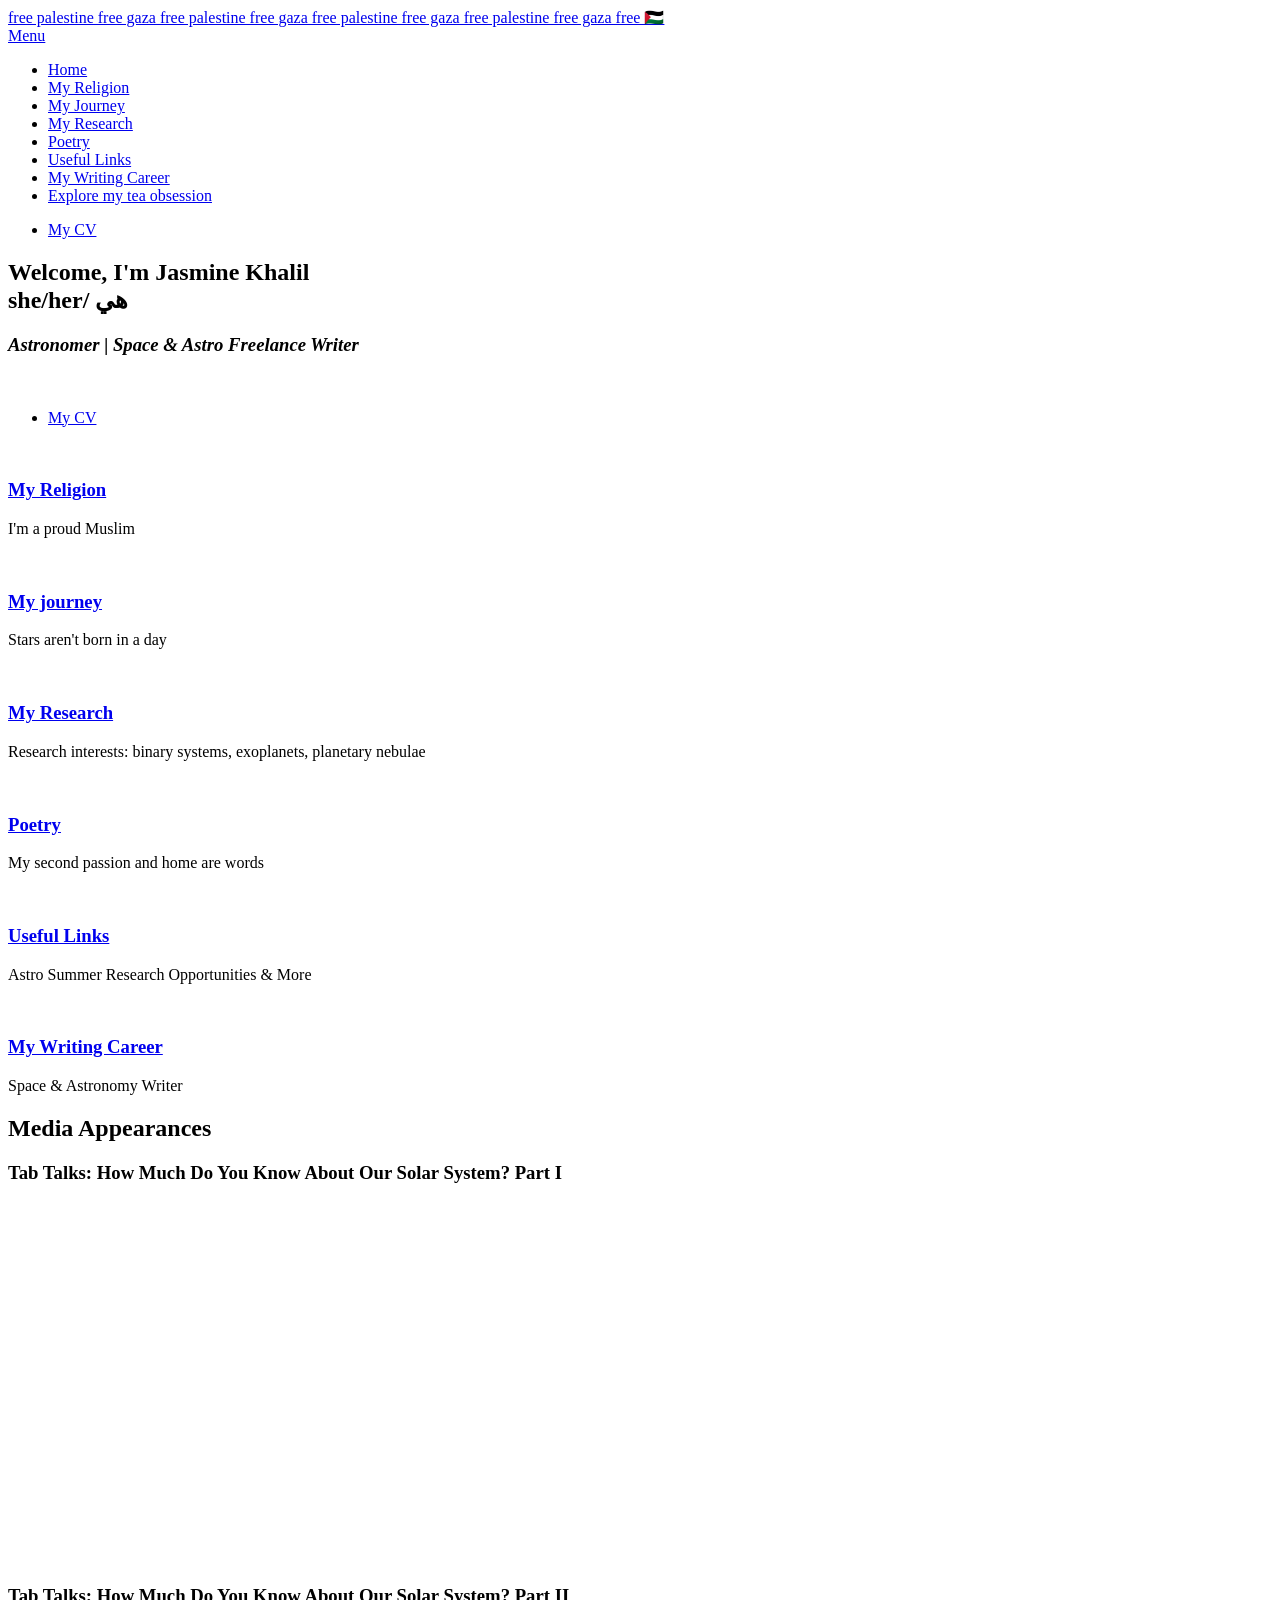
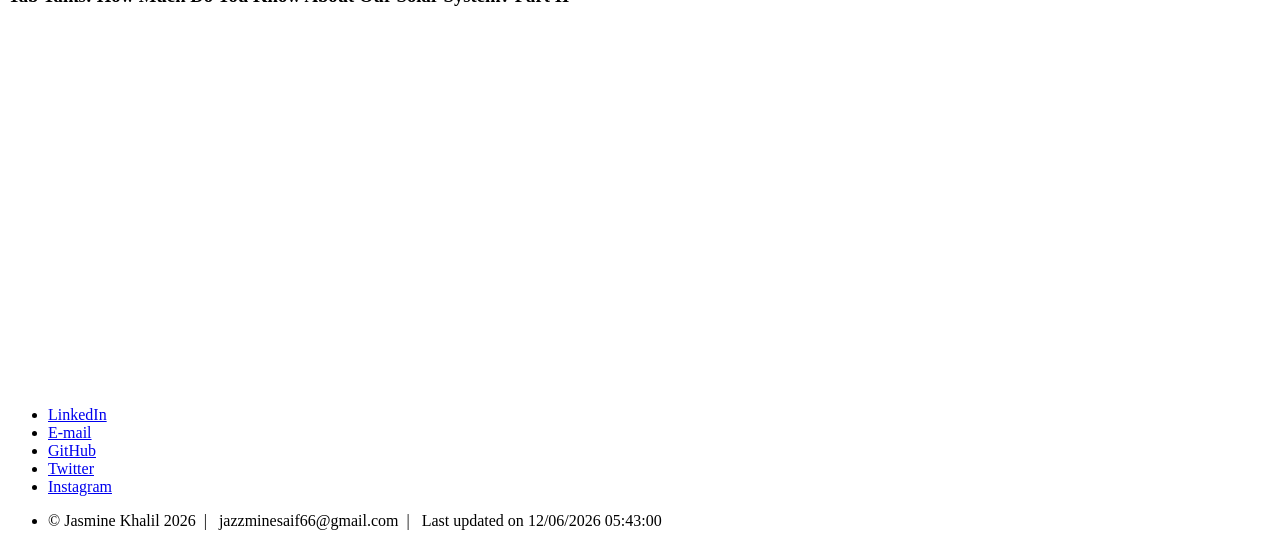
==== index.html @ ddaff88d "changes after mpia + palestine strip" ====
<!DOCTYPE HTML>
<!--
	Forty by HTML5 UP
	html5up.net | @ajlkn
	Free for personal and commercial use under the CCA 3.0 license (html5up.net/license)
-->
<html>
	<head>
		<link rel="apple-touch-icon" sizes="180x180" href="/apple-touch-icon.png">
		<link rel="icon" type="image/png" sizes="32x32" href="/favicon-32x32.png">
		<link rel="icon" type="image/png" sizes="16x16" href="/favicon-16x16.png">
		<link rel="manifest" href="/site.webmanifest">
		
		<title> </title>
		<meta charset="utf-8" />
		<meta name="viewport" content="width=device-width, initial-scale=1, user-scalable=no" />
		<link rel="stylesheet" href="assets/css/main.css" />
		<noscript><link rel="stylesheet" href="assets/css/noscript.css" /></noscript>
	</head>
	<body class="is-preload" onload="myFunction()">

		<!-- Wrapper -->
			<div id="wrapper">

				<!-- Header -->
					<header id="header" class="alt">
						<!-- <a href="index.html" class="logo"><strong>Jasmine M. Khalil</strong></a> -->
						<a href="https://youtu.be/pXb-ZQtLdq4?si=iWpgbifwzlg6o0az" class="logo"> <palestine>free palestine 
							free gaza free palestine free gaza free palestine 
							free gaza free palestine free gaza free 🇵🇸</palestine> </a>
						<nav>
							<a href="#menu">Menu</a>
						</nav>
					</header>

				<!-- Menu -->
					<nav id="menu">
						<ul class="links">
							<li><a href="index.html">Home</a></li>
							<li><a href="My Religion.html">My Religion</a></li>
							<li><a href="My Journey.html">My Journey</a></li>
							<li><a href="My Research.html">My Research</a></li>
							<li><a href="Poetry.html">Poetry</a></li>
							<li><a href="Useful Links.html">Useful Links</a></li>
							<li><a href="My Writing Career.html">My Writing Career</a></li>
							<li><a href="#" onclick='window.open("https://www.instagram.com/jasminebrew_/#"); return false'>Explore my tea obsession</a></li>
						</ul>
						<ul class="actions stacked">							
							<li><a href="Jasmine_Khalil_CV_sep25.pdf" class="button fit" target="_blank">My CV</a></li>
						</ul>
					</nav>

				<!-- Banner -->
					<section id="banner" class="major">
						<div class="inner">
							<header class="">
								<h1>Welcome, I'm Jasmine Khalil <br> she/her/ هي
								  <h3> <em> Astronomer | Space & Astro Freelance Writer</em> </h3>
								</h1>
								 
								
								<span class="image fit"><img src="images/jaslaserdslr.JPG" alt="" /></span>								
							</header>
							 
							<!-- <div class="content">
								<p> <h3> Astronomer | Space & Astro Freelance Writer</p></h3>				
							</div> -->

							<ul class="actions">

								<li><a href="Jasmine_Khalil_CV_sep25.pdf" class="button" target="_blank"> My CV</a></li>  
							</ul>
						</div>						 
					</section>

					<!-- <section id="one">
						<div class="inner">
							<header class="major">
								<h2>Why share?</h2>
							</header>
							<p>
								The wisdom behind sharing my journey in a little bit of detail is because I think it can 
								inspire other young people out there (especially women in the MENA region) to pursue 
								something that is out of the norm of their societies and what is expected of them. My 
								journey is not by far the oddest out there, but it is by no means typical.								
							</p>
						</div>
					</section> -->

				<!-- Main -->
					<div id="main">

						<!-- One -->
							<section id="one" class="tiles">

								<!--My Religion-->
								<article>
									<span class="image">
										<img src="images/mosque.jpeg" alt="" />
									</span>
									<header class="major">
										<h3><a href="My Religion.html" class="link" target="_blank">My Religion</a></h3>
										<p>I'm a proud Muslim</p>
									</header>
								</article>

								<!--My journey-->
								<article>
									<span class="image">
										<img src="images/jasminesunlight.jpeg" alt="" />
									</span>
									<header class="major">
										<h3><a href="My Journey.html" class="link" target="_blank">My journey</a></h3>
										<p>Stars aren't born in a day</p>
									</header>
								</article>
								

								<!--My Research-->
								<article>
									<span class="image">
										<img src="images/eclipse2.png" alt="" />
									</span>
									<header class="major">
										<h3><a href="My Research.html" class="link" target="_blank">My Research</a></h3>
										<p>Research interests: binary systems, exoplanets, planetary nebulae</p>
									</header>
								</article>

								<!--Poetry-->
								<article>
									<span class="image">
										<img src="images/jashand.jpg" alt=""/>
									</span>
									<header class="major">
										<h3><a href="Poetry.html" class="link" target="_blank">Poetry</a></h3>
										<p>My second passion and home are words</p>
									</header>
								</article>

								 <!--Useful Links-->
								<article>
									<span class="image">
										<img src="images/lights.jpg" alt="" />
									</span>
									<header class="major">
										<h3><a href="Useful Links.html" class="link" target="_blank">Useful Links</a></h3>
										<p> Astro Summer Research Opportunities & More</p>
									</header>
								</article>
								 
								 <!--My Writing Career-->
								<article>
									<span class="image">
										<img src="images/writing.jpg" alt="" />
									</span>
									<header class="major">
										<h3><a href="My Writing Career.html" class="link" target="_blank">My Writing Career</a></h3>
										<p>Space & Astronomy Writer</p>
									</header>
								</article>
							</section>
							

						<!-- Two -->
						<!--Hire Me-->
						
							<section id="two">
								<div class="inner">
									<header class="major">
										<h2>Media Appearances</h2>
									</header>
									<div class="row">
										<div class="col-6 col-12-small">
											<h3>Tab Talks: How Much Do You Know About Our Solar System? Part I
											</h3>
											<iframe width="520" height="360" src="https://www.youtube.com/embed/KwOdIxyJ5mM" 
											title="Tab Talks Presents: How Much Do You Know About Our Solar System Conclusion" 
											frameborder="0" allow="accelerometer; autoplay; clipboard-write; encrypted-media; gyroscope; picture-in-picture; web-share"
											 allowfullscreen></iframe>
											 

										</div>
										<div class="col-6 col-12-small">
											<h3>Tab Talks: How Much Do You Know About Our Solar System? Part II</h3>
											<iframe width="520" height="360" src="https://www.youtube.com/embed/KwOdIxyJ5mM" 
											title="Tab Talks Presents: How Much Do You Know About Our Solar System Conclusion" 
											frameborder="0" allow="accelerometer; autoplay; clipboard-write; encrypted-media; gyroscope; picture-in-picture; web-share" 
											allowfullscreen></iframe>
											 
										</div>

										<!-- add your blog later -->
										<!-- <section id="three">
											<div class="inner">
												<header class="major">
													<h2>My Blog: Nov Dec Jan</h2>
												</header>
												<p>Nullam et orci eu lorem consequat tincidunt vivamus et sagittis libero. Mauris aliquet magna magna sed nunc rhoncus pharetra. Pellentesque condimentum sem. In efficitur ligula tate urna. Maecenas laoreet massa vel lacinia pellentesque lorem ipsum dolor. Nullam et orci eu lorem consequat tincidunt. Vivamus et sagittis libero. Mauris aliquet magna magna sed nunc rhoncus amet pharetra et feugiat tempus.</p>
												<ul class="actions">
													<li><a href="generic.html" class="button next">Get Started</a></li>
												</ul>
											</div>
										</section> -->

									</div>																	  
								</div>
							</section>
							

					</div>

				 

				<!-- Footer -->
				<footer id="footer">
					<div class="inner">
						<ul class="icons">
							<li><a href="https://www.linkedin.com/in/jasmine-saif-astronoywriter910/" class="icon brands alt fa-linkedin-in" target="_blank"><span class="label">LinkedIn</span></a></li>
							<li><a href="mailto:jazzminesaif66@gmail.com" class="icon solid alt fa-envelope" target="_blank"><span class="label">E-mail</span></a></li>
							<li><a href="https://github.com/jasminekhal" class="icon brands alt fa-github" target="_blank"><span class="label">GitHub</span></a></li>
							<li><a href="https://twitter.com/AstroJasmine_" class="icon brands alt fa-twitter" target="_blank"><span class="label">Twitter</span></a></li>
							<li><a href="https://www.instagram.com/jasminebrew_/#" class="icon brands alt fa-instagram" target="_blank"><span class="label">Instagram</span></a></li>																
						</ul>
						<ul class="copyright">
							<li>&copy; Jasmine Khalil <script>document.write(new Date().getFullYear())</script> &nbsp;| &nbsp; jazzminesaif66@gmail.com 
								&nbsp;| &nbsp; Last updated on <span id="demo"></span>
							</li> 
						</ul>
					</div>
				</footer>

			</div>

		<!-- Scripts -->
		<script>
			function myFunction() {
			  var x = document.lastModified;
			  document.getElementById("demo").innerHTML = x;
			}
		  </script>
			<script src="assets/js/jquery.min.js"></script>
			<script src="assets/js/jquery.scrolly.min.js"></script>
			<script src="assets/js/jquery.scrollex.min.js"></script>
			<script src="assets/js/browser.min.js"></script>
			<script src="assets/js/breakpoints.min.js"></script>
			<script src="assets/js/util.js"></script>
			<script src="assets/js/main.js"></script>

	</body>
</html>
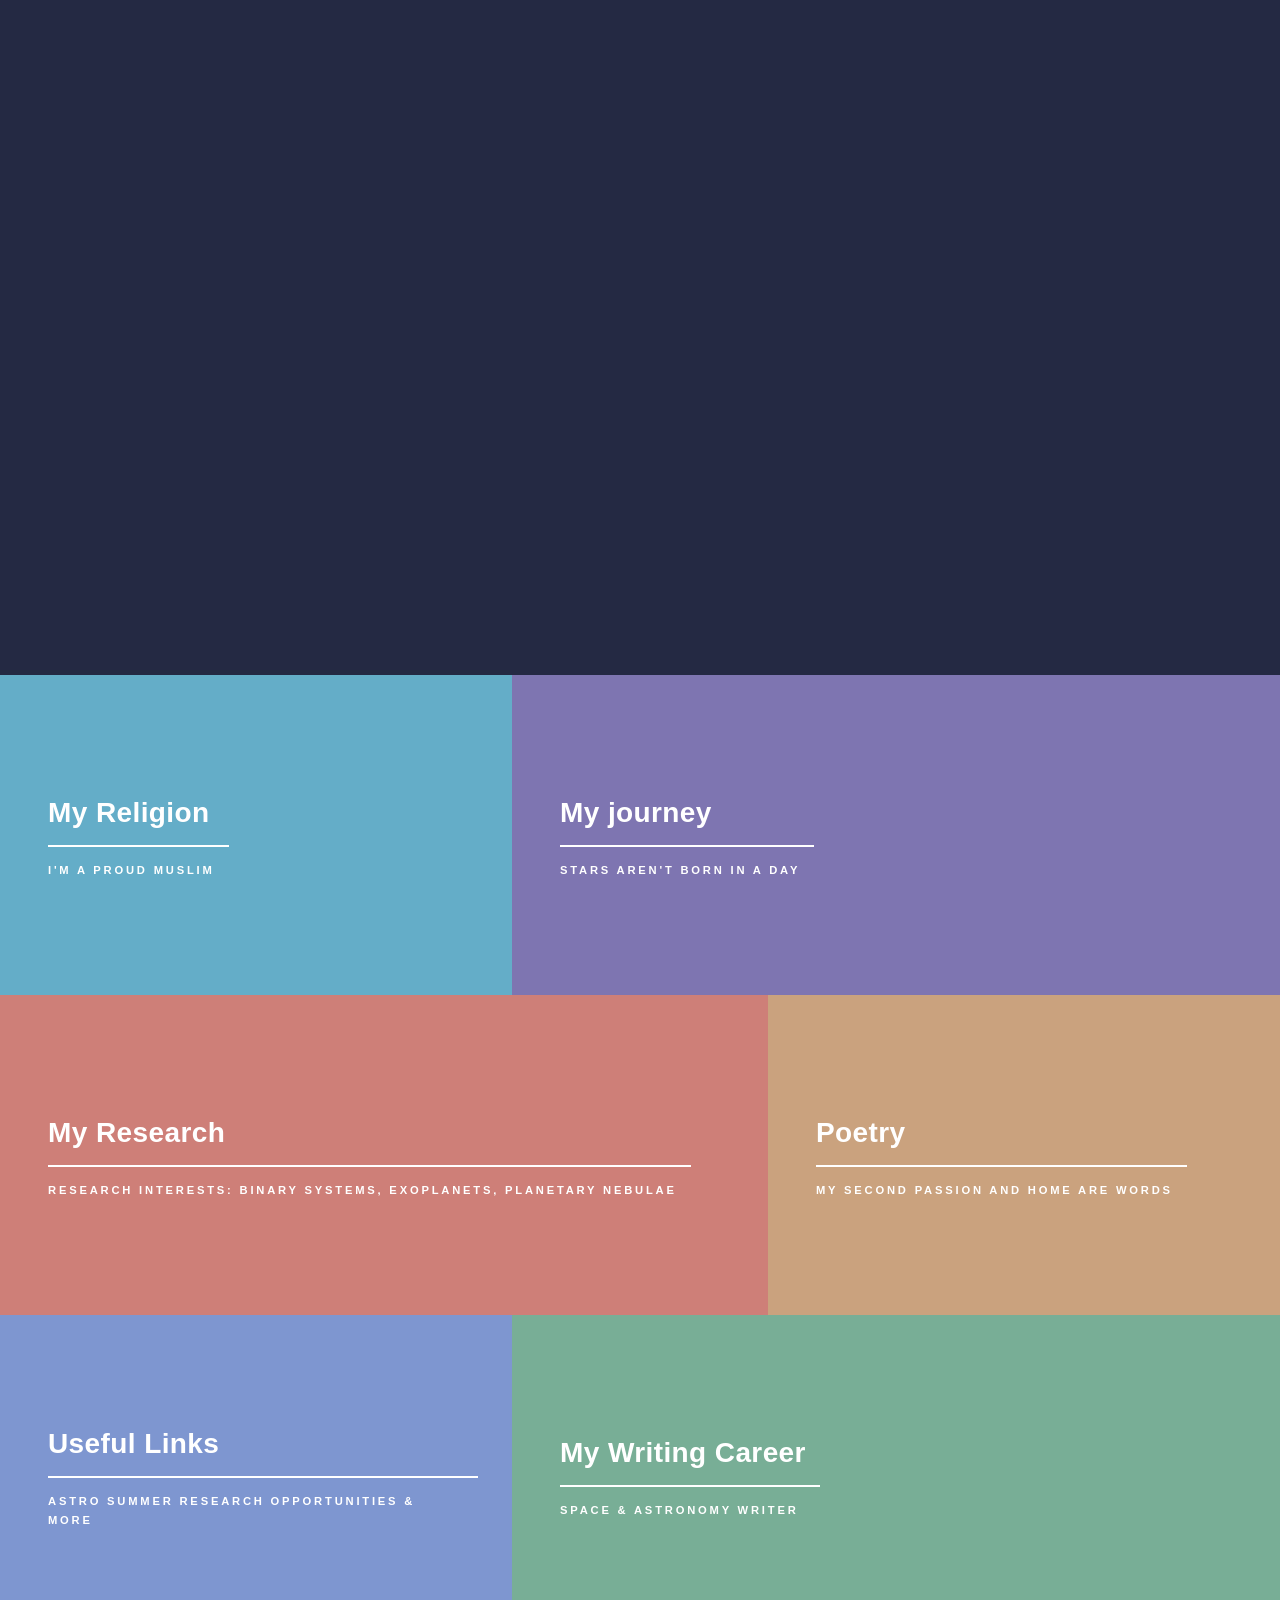
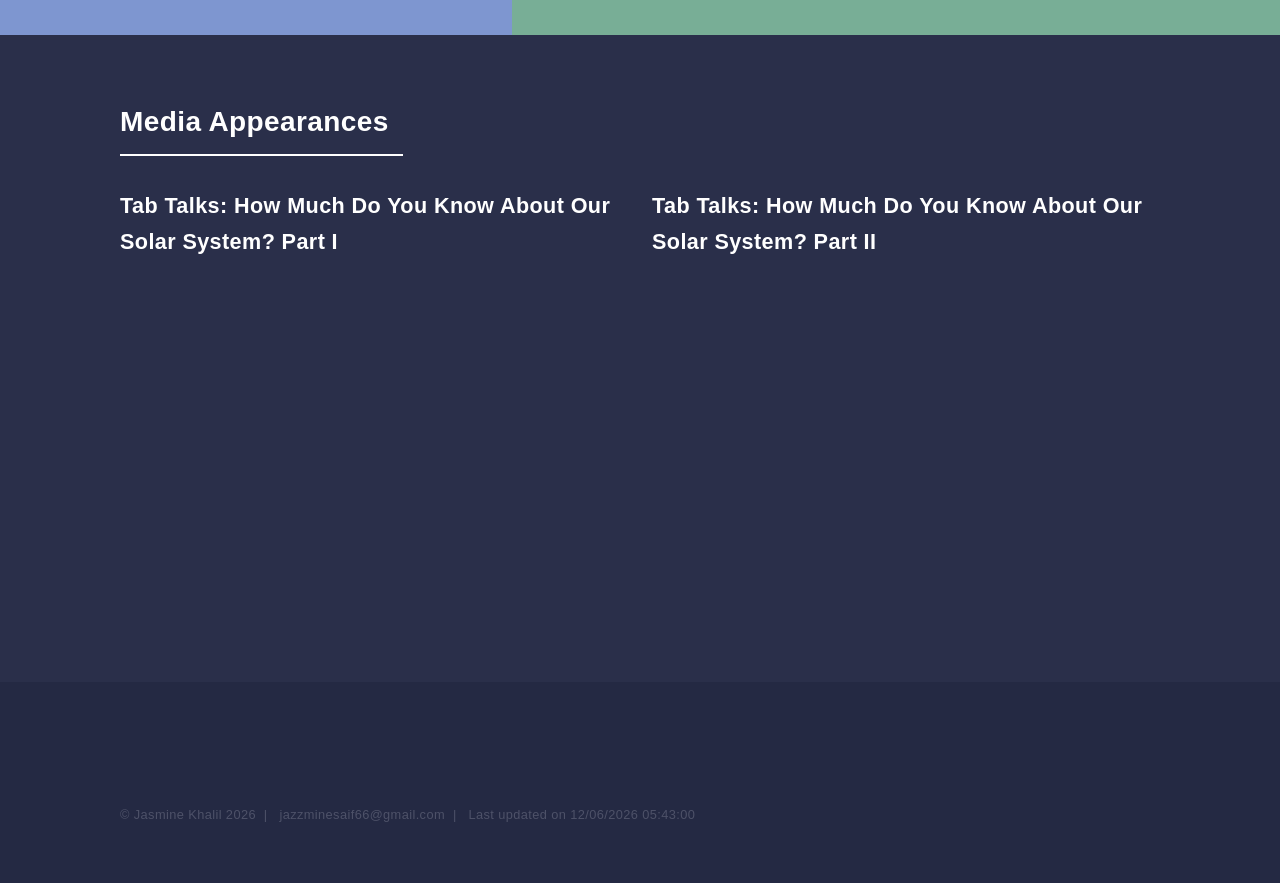
==== commit a47231c2: "Add files via upload updated cv and updated describtion for mpia opportunity + added a4p + removed s" ====
--- a/index.html
+++ b/index.html
@@ -46,7 +46,7 @@
 							<li><a href="#" onclick='window.open("https://www.instagram.com/jasminebrew_/#"); return false'>Explore my tea obsession</a></li>
 						</ul>
 						<ul class="actions stacked">							
-							<li><a href="Jasmine_Khalil_CV_sep25.pdf" class="button fit" target="_blank">My CV</a></li>
+							<li><a href="Jasmine_Khalil_CV_june25.pdf" class="button fit" target="_blank">My CV</a></li>
 						</ul>
 					</nav>
 
@@ -54,7 +54,7 @@
 					<section id="banner" class="major">
 						<div class="inner">
 							<header class="">
-								<h1>Welcome, I'm Jasmine Khalil <br> she/her/ هي
+								<h1>Welcome, I'm Jasmine Khalil
 								  <h3> <em> Astronomer | Space & Astro Freelance Writer</em> </h3>
 								</h1>
 								 
@@ -68,7 +68,7 @@
 
 							<ul class="actions">
 
-								<li><a href="Jasmine_Khalil_CV_sep25.pdf" class="button" target="_blank"> My CV</a></li>  
+								<li><a href="Jasmine_Khalil_CV_june25.pdf" class="button" target="_blank"> My CV</a></li>  
 							</ul>
 						</div>						 
 					</section>
--- a/assets/css/main.css
+++ b/assets/css/main.css
@@ -0,0 +1,3969 @@
+@import url(fontawesome-all.min.css);
+@import url("https://fonts.googleapis.com/css?family=Source+Sans+Pro:300,300italic,600,600italic");
+
+/*
+	Forty by HTML5 UP
+	html5up.net | @ajlkn
+	Free for personal and commercial use under the CCA 3.0 license (html5up.net/license)
+*/
+
+html, body, div, span, applet, object,
+iframe, h1, h2, h3, h4, h5, h6, p, blockquote,
+pre, a, abbr, acronym, address, big, cite,
+code, del, dfn, em, img, ins, kbd, q, s, samp,
+small, strike, strong, sub, sup, tt, var, b,
+u, i, center, dl, dt, dd, ol, ul, li, fieldset,
+form, label, legend, table, caption, tbody,
+tfoot, thead, tr, th, td, article, aside,
+canvas, details, embed, figure, figcaption,
+footer, header, hgroup, menu, nav, output, ruby,
+section, summary, time, mark, audio, video {
+	margin: 0;
+	padding: 0;
+	border: 0;
+	font-size: 100%;
+	font: inherit;
+	vertical-align: baseline;}
+
+article, aside, details, figcaption, figure,
+footer, header, hgroup, menu, nav, section {
+	display: block;}
+
+body {
+	line-height: 1;
+}
+
+ol, ul {
+	list-style: none;
+}
+
+blockquote, q {
+	quotes: none;
+}
+
+	blockquote:before, blockquote:after, q:before, q:after {
+		content: '';
+		content: none;
+	}
+
+table {
+	border-collapse: collapse;
+	border-spacing: 0;
+}
+
+body {
+	-webkit-text-size-adjust: none;
+}
+
+mark {
+	background-color: transparent;
+	color: inherit;
+}
+
+input::-moz-focus-inner {
+	border: 0;
+	padding: 0;
+}
+
+input, select, textarea {
+	-moz-appearance: none;
+	-webkit-appearance: none;
+	-ms-appearance: none;
+	appearance: none;
+}
+
+/* Basic */
+
+	@-ms-viewport {
+		width: device-width;
+	}
+
+	body {
+		-ms-overflow-style: scrollbar;
+	}
+
+	@media screen and (max-width: 480px) {
+
+		html, body {
+			min-width: 320px;
+		}
+
+	}
+
+	html {
+		box-sizing: border-box;
+	}
+
+	*, *:before, *:after {
+		box-sizing: inherit;
+	}
+
+	body {
+		background: #242943;
+	}
+
+		body.is-preload *, body.is-preload *:before, body.is-preload *:after {
+			-moz-animation: none !important;
+			-webkit-animation: none !important;
+			-ms-animation: none !important;
+			animation: none !important;
+			-moz-transition: none !important;
+			-webkit-transition: none !important;
+			-ms-transition: none !important;
+			transition: none !important;
+		}
+
+/* Type */
+
+	body, input, select, textarea {
+		color: #ffffff;
+		font-family: "Source Sans Pro", Helvetica, sans-serif;
+		font-size: 17pt;
+		font-weight: 300;
+		letter-spacing: 0.025em;
+		line-height: 1.65;
+	}
+
+		@media screen and (max-width: 1680px) {
+
+			body, input, select, textarea {
+				font-size: 14pt;
+			}
+
+		}
+
+		@media screen and (max-width: 1280px) {
+
+			body, input, select, textarea {
+				font-size: 12pt;
+			}
+
+		}
+
+		@media screen and (max-width: 360px) {
+
+			body, input, select, textarea {
+				font-size: 11pt;
+			}
+
+		}
+
+	a {
+		-moz-transition: color 0.2s ease-in-out, border-bottom-color 0.2s ease-in-out;
+		-webkit-transition: color 0.2s ease-in-out, border-bottom-color 0.2s ease-in-out;
+		-ms-transition: color 0.2s ease-in-out, border-bottom-color 0.2s ease-in-out;
+		transition: color 0.2s ease-in-out, border-bottom-color 0.2s ease-in-out;
+		border-bottom: dotted 1px;
+		color: inherit;
+		text-decoration: none;
+	}
+
+		a:hover {
+			border-bottom-color: transparent;
+			color: #9bf1ff !important;
+		}
+
+		a:active {
+			color: #53e3fb !important;
+		}
+
+	strong, b {
+		color: #ffffff;
+		font-weight: 600;
+	}
+
+	em, i {
+		font-style: italic;
+	}
+
+	p {
+		margin: 0 0 2em 0;
+	}
+
+	h1, h2, h3, h4, h5, h6 {
+		color: #ffffff;
+		font-weight: 600;
+		line-height: 1.65;
+		margin: 0 0 1em 0;
+	}
+
+		h1 a, h2 a, h3 a, h4 a, h5 a, h6 a {
+			color: inherit;
+			border-bottom: 0;
+		}
+
+	h1 {
+		font-size: 2.5em;
+	}
+
+	h2 {
+		font-size: 1.75em;
+	}
+
+	h3 {
+		font-size: 1.35em;
+	}
+
+	h4 {
+		font-size: 1.1em;
+	}
+
+	h5 {
+		font-size: 0.9em;
+	}
+
+	h6 {
+		font-size: 0.7em;
+	}
+
+	@media screen and (max-width: 736px) {
+
+		h1 {
+			font-size: 2em;
+		}
+
+		h2 {
+			font-size: 1.5em;
+		}
+
+		h3 {
+			font-size: 1.25em;
+		}
+
+	}
+
+	sub {
+		font-size: 0.8em;
+		position: relative;
+		top: 0.5em;
+	}
+
+	sup {
+		font-size: 0.8em;
+		position: relative;
+		top: -0.5em;
+	}
+
+	blockquote {
+		border-left: solid 4px rgba(212, 212, 255, 0.1);
+		font-style: italic;
+		margin: 0 0 2em 0;
+		padding: 0.5em 0 0.5em 2em;
+	}
+
+	code {
+		background: rgba(212, 212, 255, 0.035);
+		font-family: "Courier New", monospace;
+		font-size: 0.9em;
+		margin: 0 0.25em;
+		padding: 0.25em 0.65em;
+	}
+
+	pre {
+		-webkit-overflow-scrolling: touch;
+		font-family: "Courier New", monospace;
+		font-size: 0.9em;
+		margin: 0 0 2em 0;
+	}
+
+		pre code {
+			display: block;
+			line-height: 1.75;
+			padding: 1em 1.5em;
+			overflow-x: auto;
+		}
+
+	hr {
+		border: 0;
+		border-bottom: solid 1px rgba(212, 212, 255, 0.1);
+		margin: 2em 0;
+	}
+
+		hr.major {
+			margin: 3em 0;
+		}
+
+	.align-left {
+		text-align: left;
+	}
+
+	.align-center {
+		text-align: center;
+	}
+
+	.align-right {
+		text-align: right;
+	}
+
+/* Row */
+
+	.row {
+		display: flex;
+		flex-wrap: wrap;
+		box-sizing: border-box;
+		align-items: stretch;
+	}
+
+		.row > * {
+			box-sizing: border-box;
+		}
+
+		.row.gtr-uniform > * > :last-child {
+			margin-bottom: 0;
+		}
+
+		.row.aln-left {
+			justify-content: flex-start;
+		}
+
+		.row.aln-center {
+			justify-content: center;
+		}
+
+		.row.aln-right {
+			justify-content: flex-end;
+		}
+
+		.row.aln-top {
+			align-items: flex-start;
+		}
+
+		.row.aln-middle {
+			align-items: center;
+		}
+
+		.row.aln-bottom {
+			align-items: flex-end;
+		}
+
+		.row > .imp {
+			order: -1;
+		}
+
+		.row > .col-1 {
+			width: 8.33333%;
+		}
+
+		.row > .off-1 {
+			margin-left: 8.33333%;
+		}
+
+		.row > .col-2 {
+			width: 16.66667%;
+		}
+
+		.row > .off-2 {
+			margin-left: 16.66667%;
+		}
+
+		.row > .col-3 {
+			width: 25%;
+		}
+
+		.row > .off-3 {
+			margin-left: 25%;
+		}
+
+		.row > .col-4 {
+			width: 33.33333%;
+		}
+
+		.row > .off-4 {
+			margin-left: 33.33333%;
+		}
+
+		.row > .col-5 {
+			width: 41.66667%;
+		}
+
+		.row > .off-5 {
+			margin-left: 41.66667%;
+		}
+
+		.row > .col-6 {
+			width: 50%;
+		}
+
+		.row > .off-6 {
+			margin-left: 50%;
+		}
+
+		.row > .col-7 {
+			width: 58.33333%;
+		}
+
+		.row > .off-7 {
+			margin-left: 58.33333%;
+		}
+
+		.row > .col-8 {
+			width: 66.66667%;
+		}
+
+		.row > .off-8 {
+			margin-left: 66.66667%;
+		}
+
+		.row > .col-9 {
+			width: 75%;
+		}
+
+		.row > .off-9 {
+			margin-left: 75%;
+		}
+
+		.row > .col-10 {
+			width: 83.33333%;
+		}
+
+		.row > .off-10 {
+			margin-left: 83.33333%;
+		}
+
+		.row > .col-11 {
+			width: 91.66667%;
+		}
+
+		.row > .off-11 {
+			margin-left: 91.66667%;
+		}
+
+		.row > .col-12 {
+			width: 100%;
+		}
+
+		.row > .off-12 {
+			margin-left: 100%;
+		}
+
+		.row.gtr-0 {
+			margin-top: 0;
+			margin-left: 0em;
+		}
+
+			.row.gtr-0 > * {
+				padding: 0 0 0 0em;
+			}
+
+			.row.gtr-0.gtr-uniform {
+				margin-top: 0em;
+			}
+
+				.row.gtr-0.gtr-uniform > * {
+					padding-top: 0em;
+				}
+
+		.row.gtr-25 {
+			margin-top: 0;
+			margin-left: -0.5em;
+		}
+
+			.row.gtr-25 > * {
+				padding: 0 0 0 0.5em;
+			}
+
+			.row.gtr-25.gtr-uniform {
+				margin-top: -0.5em;
+			}
+
+				.row.gtr-25.gtr-uniform > * {
+					padding-top: 0.5em;
+				}
+
+		.row.gtr-50 {
+			margin-top: 0;
+			margin-left: -1em;
+		}
+
+			.row.gtr-50 > * {
+				padding: 0 0 0 1em;
+			}
+
+			.row.gtr-50.gtr-uniform {
+				margin-top: -1em;
+			}
+
+				.row.gtr-50.gtr-uniform > * {
+					padding-top: 1em;
+				}
+
+		.row {
+			margin-top: 0;
+			margin-left: -2em;
+		}
+
+			.row > * {
+				padding: 0 0 0 2em;
+			}
+
+			.row.gtr-uniform {
+				margin-top: -2em;
+			}
+
+				.row.gtr-uniform > * {
+					padding-top: 2em;
+				}
+
+		.row.gtr-150 {
+			margin-top: 0;
+			margin-left: -3em;
+		}
+
+			.row.gtr-150 > * {
+				padding: 0 0 0 3em;
+			}
+
+			.row.gtr-150.gtr-uniform {
+				margin-top: -3em;
+			}
+
+				.row.gtr-150.gtr-uniform > * {
+					padding-top: 3em;
+				}
+
+		.row.gtr-200 {
+			margin-top: 0;
+			margin-left: -4em;
+		}
+
+			.row.gtr-200 > * {
+				padding: 0 0 0 4em;
+			}
+
+			.row.gtr-200.gtr-uniform {
+				margin-top: -4em;
+			}
+
+				.row.gtr-200.gtr-uniform > * {
+					padding-top: 4em;
+				}
+
+		@media screen and (max-width: 1680px) {
+
+			.row {
+				display: flex;
+				flex-wrap: wrap;
+				box-sizing: border-box;
+				align-items: stretch;
+			}
+
+				.row > * {
+					box-sizing: border-box;
+				}
+
+				.row.gtr-uniform > * > :last-child {
+					margin-bottom: 0;
+				}
+
+				.row.aln-left {
+					justify-content: flex-start;
+				}
+
+				.row.aln-center {
+					justify-content: center;
+				}
+
+				.row.aln-right {
+					justify-content: flex-end;
+				}
+
+				.row.aln-top {
+					align-items: flex-start;
+				}
+
+				.row.aln-middle {
+					align-items: center;
+				}
+
+				.row.aln-bottom {
+					align-items: flex-end;
+				}
+
+				.row > .imp-xlarge {
+					order: -1;
+				}
+
+				.row > .col-1-xlarge {
+					width: 8.33333%;
+				}
+
+				.row > .off-1-xlarge {
+					margin-left: 8.33333%;
+				}
+
+				.row > .col-2-xlarge {
+					width: 16.66667%;
+				}
+
+				.row > .off-2-xlarge {
+					margin-left: 16.66667%;
+				}
+
+				.row > .col-3-xlarge {
+					width: 25%;
+				}
+
+				.row > .off-3-xlarge {
+					margin-left: 25%;
+				}
+
+				.row > .col-4-xlarge {
+					width: 33.33333%;
+				}
+
+				.row > .off-4-xlarge {
+					margin-left: 33.33333%;
+				}
+
+				.row > .col-5-xlarge {
+					width: 41.66667%;
+				}
+
+				.row > .off-5-xlarge {
+					margin-left: 41.66667%;
+				}
+
+				.row > .col-6-xlarge {
+					width: 50%;
+				}
+
+				.row > .off-6-xlarge {
+					margin-left: 50%;
+				}
+
+				.row > .col-7-xlarge {
+					width: 58.33333%;
+				}
+
+				.row > .off-7-xlarge {
+					margin-left: 58.33333%;
+				}
+
+				.row > .col-8-xlarge {
+					width: 66.66667%;
+				}
+
+				.row > .off-8-xlarge {
+					margin-left: 66.66667%;
+				}
+
+				.row > .col-9-xlarge {
+					width: 75%;
+				}
+
+				.row > .off-9-xlarge {
+					margin-left: 75%;
+				}
+
+				.row > .col-10-xlarge {
+					width: 83.33333%;
+				}
+
+				.row > .off-10-xlarge {
+					margin-left: 83.33333%;
+				}
+
+				.row > .col-11-xlarge {
+					width: 91.66667%;
+				}
+
+				.row > .off-11-xlarge {
+					margin-left: 91.66667%;
+				}
+
+				.row > .col-12-xlarge {
+					width: 100%;
+				}
+
+				.row > .off-12-xlarge {
+					margin-left: 100%;
+				}
+
+				.row.gtr-0 {
+					margin-top: 0;
+					margin-left: 0em;
+				}
+
+					.row.gtr-0 > * {
+						padding: 0 0 0 0em;
+					}
+
+					.row.gtr-0.gtr-uniform {
+						margin-top: 0em;
+					}
+
+						.row.gtr-0.gtr-uniform > * {
+							padding-top: 0em;
+						}
+
+				.row.gtr-25 {
+					margin-top: 0;
+					margin-left: -0.5em;
+				}
+
+					.row.gtr-25 > * {
+						padding: 0 0 0 0.5em;
+					}
+
+					.row.gtr-25.gtr-uniform {
+						margin-top: -0.5em;
+					}
+
+						.row.gtr-25.gtr-uniform > * {
+							padding-top: 0.5em;
+						}
+
+				.row.gtr-50 {
+					margin-top: 0;
+					margin-left: -1em;
+				}
+
+					.row.gtr-50 > * {
+						padding: 0 0 0 1em;
+					}
+
+					.row.gtr-50.gtr-uniform {
+						margin-top: -1em;
+					}
+
+						.row.gtr-50.gtr-uniform > * {
+							padding-top: 1em;
+						}
+
+				.row {
+					margin-top: 0;
+					margin-left: -2em;
+				}
+
+					.row > * {
+						padding: 0 0 0 2em;
+					}
+
+					.row.gtr-uniform {
+						margin-top: -2em;
+					}
+
+						.row.gtr-uniform > * {
+							padding-top: 2em;
+						}
+
+				.row.gtr-150 {
+					margin-top: 0;
+					margin-left: -3em;
+				}
+
+					.row.gtr-150 > * {
+						padding: 0 0 0 3em;
+					}
+
+					.row.gtr-150.gtr-uniform {
+						margin-top: -3em;
+					}
+
+						.row.gtr-150.gtr-uniform > * {
+							padding-top: 3em;
+						}
+
+				.row.gtr-200 {
+					margin-top: 0;
+					margin-left: -4em;
+				}
+
+					.row.gtr-200 > * {
+						padding: 0 0 0 4em;
+					}
+
+					.row.gtr-200.gtr-uniform {
+						margin-top: -4em;
+					}
+
+						.row.gtr-200.gtr-uniform > * {
+							padding-top: 4em;
+						}
+
+		}
+
+		@media screen and (max-width: 1280px) {
+
+			.row {
+				display: flex;
+				flex-wrap: wrap;
+				box-sizing: border-box;
+				align-items: stretch;
+			}
+
+				.row > * {
+					box-sizing: border-box;
+				}
+
+				.row.gtr-uniform > * > :last-child {
+					margin-bottom: 0;
+				}
+
+				.row.aln-left {
+					justify-content: flex-start;
+				}
+
+				.row.aln-center {
+					justify-content: center;
+				}
+
+				.row.aln-right {
+					justify-content: flex-end;
+				}
+
+				.row.aln-top {
+					align-items: flex-start;
+				}
+
+				.row.aln-middle {
+					align-items: center;
+				}
+
+				.row.aln-bottom {
+					align-items: flex-end;
+				}
+
+				.row > .imp-large {
+					order: -1;
+				}
+
+				.row > .col-1-large {
+					width: 8.33333%;
+				}
+
+				.row > .off-1-large {
+					margin-left: 8.33333%;
+				}
+
+				.row > .col-2-large {
+					width: 16.66667%;
+				}
+
+				.row > .off-2-large {
+					margin-left: 16.66667%;
+				}
+
+				.row > .col-3-large {
+					width: 25%;
+				}
+
+				.row > .off-3-large {
+					margin-left: 25%;
+				}
+
+				.row > .col-4-large {
+					width: 33.33333%;
+				}
+
+				.row > .off-4-large {
+					margin-left: 33.33333%;
+				}
+
+				.row > .col-5-large {
+					width: 41.66667%;
+				}
+
+				.row > .off-5-large {
+					margin-left: 41.66667%;
+				}
+
+				.row > .col-6-large {
+					width: 50%;
+				}
+
+				.row > .off-6-large {
+					margin-left: 50%;
+				}
+
+				.row > .col-7-large {
+					width: 58.33333%;
+				}
+
+				.row > .off-7-large {
+					margin-left: 58.33333%;
+				}
+
+				.row > .col-8-large {
+					width: 66.66667%;
+				}
+
+				.row > .off-8-large {
+					margin-left: 66.66667%;
+				}
+
+				.row > .col-9-large {
+					width: 75%;
+				}
+
+				.row > .off-9-large {
+					margin-left: 75%;
+				}
+
+				.row > .col-10-large {
+					width: 83.33333%;
+				}
+
+				.row > .off-10-large {
+					margin-left: 83.33333%;
+				}
+
+				.row > .col-11-large {
+					width: 91.66667%;
+				}
+
+				.row > .off-11-large {
+					margin-left: 91.66667%;
+				}
+
+				.row > .col-12-large {
+					width: 100%;
+				}
+
+				.row > .off-12-large {
+					margin-left: 100%;
+				}
+
+				.row.gtr-0 {
+					margin-top: 0;
+					margin-left: 0em;
+				}
+
+					.row.gtr-0 > * {
+						padding: 0 0 0 0em;
+					}
+
+					.row.gtr-0.gtr-uniform {
+						margin-top: 0em;
+					}
+
+						.row.gtr-0.gtr-uniform > * {
+							padding-top: 0em;
+						}
+
+				.row.gtr-25 {
+					margin-top: 0;
+					margin-left: -0.375em;
+				}
+
+					.row.gtr-25 > * {
+						padding: 0 0 0 0.375em;
+					}
+
+					.row.gtr-25.gtr-uniform {
+						margin-top: -0.375em;
+					}
+
+						.row.gtr-25.gtr-uniform > * {
+							padding-top: 0.375em;
+						}
+
+				.row.gtr-50 {
+					margin-top: 0;
+					margin-left: -0.75em;
+				}
+
+					.row.gtr-50 > * {
+						padding: 0 0 0 0.75em;
+					}
+
+					.row.gtr-50.gtr-uniform {
+						margin-top: -0.75em;
+					}
+
+						.row.gtr-50.gtr-uniform > * {
+							padding-top: 0.75em;
+						}
+
+				.row {
+					margin-top: 0;
+					margin-left: -1.5em;
+				}
+
+					.row > * {
+						padding: 0 0 0 1.5em;
+					}
+
+					.row.gtr-uniform {
+						margin-top: -1.5em;
+					}
+
+						.row.gtr-uniform > * {
+							padding-top: 1.5em;
+						}
+
+				.row.gtr-150 {
+					margin-top: 0;
+					margin-left: -2.25em;
+				}
+
+					.row.gtr-150 > * {
+						padding: 0 0 0 2.25em;
+					}
+
+					.row.gtr-150.gtr-uniform {
+						margin-top: -2.25em;
+					}
+
+						.row.gtr-150.gtr-uniform > * {
+							padding-top: 2.25em;
+						}
+
+				.row.gtr-200 {
+					margin-top: 0;
+					margin-left: -3em;
+				}
+
+					.row.gtr-200 > * {
+						padding: 0 0 0 3em;
+					}
+
+					.row.gtr-200.gtr-uniform {
+						margin-top: -3em;
+					}
+
+						.row.gtr-200.gtr-uniform > * {
+							padding-top: 3em;
+						}
+
+		}
+
+		@media screen and (max-width: 980px) {
+
+			.row {
+				display: flex;
+				flex-wrap: wrap;
+				box-sizing: border-box;
+				align-items: stretch;
+			}
+
+				.row > * {
+					box-sizing: border-box;
+				}
+
+				.row.gtr-uniform > * > :last-child {
+					margin-bottom: 0;
+				}
+
+				.row.aln-left {
+					justify-content: flex-start;
+				}
+
+				.row.aln-center {
+					justify-content: center;
+				}
+
+				.row.aln-right {
+					justify-content: flex-end;
+				}
+
+				.row.aln-top {
+					align-items: flex-start;
+				}
+
+				.row.aln-middle {
+					align-items: center;
+				}
+
+				.row.aln-bottom {
+					align-items: flex-end;
+				}
+
+				.row > .imp-medium {
+					order: -1;
+				}
+
+				.row > .col-1-medium {
+					width: 8.33333%;
+				}
+
+				.row > .off-1-medium {
+					margin-left: 8.33333%;
+				}
+
+				.row > .col-2-medium {
+					width: 16.66667%;
+				}
+
+				.row > .off-2-medium {
+					margin-left: 16.66667%;
+				}
+
+				.row > .col-3-medium {
+					width: 25%;
+				}
+
+				.row > .off-3-medium {
+					margin-left: 25%;
+				}
+
+				.row > .col-4-medium {
+					width: 33.33333%;
+				}
+
+				.row > .off-4-medium {
+					margin-left: 33.33333%;
+				}
+
+				.row > .col-5-medium {
+					width: 41.66667%;
+				}
+
+				.row > .off-5-medium {
+					margin-left: 41.66667%;
+				}
+
+				.row > .col-6-medium {
+					width: 50%;
+				}
+
+				.row > .off-6-medium {
+					margin-left: 50%;
+				}
+
+				.row > .col-7-medium {
+					width: 58.33333%;
+				}
+
+				.row > .off-7-medium {
+					margin-left: 58.33333%;
+				}
+
+				.row > .col-8-medium {
+					width: 66.66667%;
+				}
+
+				.row > .off-8-medium {
+					margin-left: 66.66667%;
+				}
+
+				.row > .col-9-medium {
+					width: 75%;
+				}
+
+				.row > .off-9-medium {
+					margin-left: 75%;
+				}
+
+				.row > .col-10-medium {
+					width: 83.33333%;
+				}
+
+				.row > .off-10-medium {
+					margin-left: 83.33333%;
+				}
+
+				.row > .col-11-medium {
+					width: 91.66667%;
+				}
+
+				.row > .off-11-medium {
+					margin-left: 91.66667%;
+				}
+
+				.row > .col-12-medium {
+					width: 100%;
+				}
+
+				.row > .off-12-medium {
+					margin-left: 100%;
+				}
+
+				.row.gtr-0 {
+					margin-top: 0;
+					margin-left: 0em;
+				}
+
+					.row.gtr-0 > * {
+						padding: 0 0 0 0em;
+					}
+
+					.row.gtr-0.gtr-uniform {
+						margin-top: 0em;
+					}
+
+						.row.gtr-0.gtr-uniform > * {
+							padding-top: 0em;
+						}
+
+				.row.gtr-25 {
+					margin-top: 0;
+					margin-left: -0.375em;
+				}
+
+					.row.gtr-25 > * {
+						padding: 0 0 0 0.375em;
+					}
+
+					.row.gtr-25.gtr-uniform {
+						margin-top: -0.375em;
+					}
+
+						.row.gtr-25.gtr-uniform > * {
+							padding-top: 0.375em;
+						}
+
+				.row.gtr-50 {
+					margin-top: 0;
+					margin-left: -0.75em;
+				}
+
+					.row.gtr-50 > * {
+						padding: 0 0 0 0.75em;
+					}
+
+					.row.gtr-50.gtr-uniform {
+						margin-top: -0.75em;
+					}
+
+						.row.gtr-50.gtr-uniform > * {
+							padding-top: 0.75em;
+						}
+
+				.row {
+					margin-top: 0;
+					margin-left: -1.5em;
+				}
+
+					.row > * {
+						padding: 0 0 0 1.5em;
+					}
+
+					.row.gtr-uniform {
+						margin-top: -1.5em;
+					}
+
+						.row.gtr-uniform > * {
+							padding-top: 1.5em;
+						}
+
+				.row.gtr-150 {
+					margin-top: 0;
+					margin-left: -2.25em;
+				}
+
+					.row.gtr-150 > * {
+						padding: 0 0 0 2.25em;
+					}
+
+					.row.gtr-150.gtr-uniform {
+						margin-top: -2.25em;
+					}
+
+						.row.gtr-150.gtr-uniform > * {
+							padding-top: 2.25em;
+						}
+
+				.row.gtr-200 {
+					margin-top: 0;
+					margin-left: -3em;
+				}
+
+					.row.gtr-200 > * {
+						padding: 0 0 0 3em;
+					}
+
+					.row.gtr-200.gtr-uniform {
+						margin-top: -3em;
+					}
+
+						.row.gtr-200.gtr-uniform > * {
+							padding-top: 3em;
+						}
+
+		}
+
+		@media screen and (max-width: 736px) {
+
+			.row {
+				display: flex;
+				flex-wrap: wrap;
+				box-sizing: border-box;
+				align-items: stretch;
+			}
+
+				.row > * {
+					box-sizing: border-box;
+				}
+
+				.row.gtr-uniform > * > :last-child {
+					margin-bottom: 0;
+				}
+
+				.row.aln-left {
+					justify-content: flex-start;
+				}
+
+				.row.aln-center {
+					justify-content: center;
+				}
+
+				.row.aln-right {
+					justify-content: flex-end;
+				}
+
+				.row.aln-top {
+					align-items: flex-start;
+				}
+
+				.row.aln-middle {
+					align-items: center;
+				}
+
+				.row.aln-bottom {
+					align-items: flex-end;
+				}
+
+				.row > .imp-small {
+					order: -1;
+				}
+
+				.row > .col-1-small {
+					width: 8.33333%;
+				}
+
+				.row > .off-1-small {
+					margin-left: 8.33333%;
+				}
+
+				.row > .col-2-small {
+					width: 16.66667%;
+				}
+
+				.row > .off-2-small {
+					margin-left: 16.66667%;
+				}
+
+				.row > .col-3-small {
+					width: 25%;
+				}
+
+				.row > .off-3-small {
+					margin-left: 25%;
+				}
+
+				.row > .col-4-small {
+					width: 33.33333%;
+				}
+
+				.row > .off-4-small {
+					margin-left: 33.33333%;
+				}
+
+				.row > .col-5-small {
+					width: 41.66667%;
+				}
+
+				.row > .off-5-small {
+					margin-left: 41.66667%;
+				}
+
+				.row > .col-6-small {
+					width: 50%;
+				}
+
+				.row > .off-6-small {
+					margin-left: 50%;
+				}
+
+				.row > .col-7-small {
+					width: 58.33333%;
+				}
+
+				.row > .off-7-small {
+					margin-left: 58.33333%;
+				}
+
+				.row > .col-8-small {
+					width: 66.66667%;
+				}
+
+				.row > .off-8-small {
+					margin-left: 66.66667%;
+				}
+
+				.row > .col-9-small {
+					width: 75%;
+				}
+
+				.row > .off-9-small {
+					margin-left: 75%;
+				}
+
+				.row > .col-10-small {
+					width: 83.33333%;
+				}
+
+				.row > .off-10-small {
+					margin-left: 83.33333%;
+				}
+
+				.row > .col-11-small {
+					width: 91.66667%;
+				}
+
+				.row > .off-11-small {
+					margin-left: 91.66667%;
+				}
+
+				.row > .col-12-small {
+					width: 100%;
+				}
+
+				.row > .off-12-small {
+					margin-left: 100%;
+				}
+
+				.row.gtr-0 {
+					margin-top: 0;
+					margin-left: 0em;
+				}
+
+					.row.gtr-0 > * {
+						padding: 0 0 0 0em;
+					}
+
+					.row.gtr-0.gtr-uniform {
+						margin-top: 0em;
+					}
+
+						.row.gtr-0.gtr-uniform > * {
+							padding-top: 0em;
+						}
+
+				.row.gtr-25 {
+					margin-top: 0;
+					margin-left: -0.3125em;
+				}
+
+					.row.gtr-25 > * {
+						padding: 0 0 0 0.3125em;
+					}
+
+					.row.gtr-25.gtr-uniform {
+						margin-top: -0.3125em;
+					}
+
+						.row.gtr-25.gtr-uniform > * {
+							padding-top: 0.3125em;
+						}
+
+				.row.gtr-50 {
+					margin-top: 0;
+					margin-left: -0.625em;
+				}
+
+					.row.gtr-50 > * {
+						padding: 0 0 0 0.625em;
+					}
+
+					.row.gtr-50.gtr-uniform {
+						margin-top: -0.625em;
+					}
+
+						.row.gtr-50.gtr-uniform > * {
+							padding-top: 0.625em;
+						}
+
+				.row {
+					margin-top: 0;
+					margin-left: -1.25em;
+				}
+
+					.row > * {
+						padding: 0 0 0 1.25em;
+					}
+
+					.row.gtr-uniform {
+						margin-top: -1.25em;
+					}
+
+						.row.gtr-uniform > * {
+							padding-top: 1.25em;
+						}
+
+				.row.gtr-150 {
+					margin-top: 0;
+					margin-left: -1.875em;
+				}
+
+					.row.gtr-150 > * {
+						padding: 0 0 0 1.875em;
+					}
+
+					.row.gtr-150.gtr-uniform {
+						margin-top: -1.875em;
+					}
+
+						.row.gtr-150.gtr-uniform > * {
+							padding-top: 1.875em;
+						}
+
+				.row.gtr-200 {
+					margin-top: 0;
+					margin-left: -2.5em;
+				}
+
+					.row.gtr-200 > * {
+						padding: 0 0 0 2.5em;
+					}
+
+					.row.gtr-200.gtr-uniform {
+						margin-top: -2.5em;
+					}
+
+						.row.gtr-200.gtr-uniform > * {
+							padding-top: 2.5em;
+						}
+
+		}
+
+		@media screen and (max-width: 480px) {
+
+			.row {
+				display: flex;
+				flex-wrap: wrap;
+				box-sizing: border-box;
+				align-items: stretch;
+			}
+
+				.row > * {
+					box-sizing: border-box;
+				}
+
+				.row.gtr-uniform > * > :last-child {
+					margin-bottom: 0;
+				}
+
+				.row.aln-left {
+					justify-content: flex-start;
+				}
+
+				.row.aln-center {
+					justify-content: center;
+				}
+
+				.row.aln-right {
+					justify-content: flex-end;
+				}
+
+				.row.aln-top {
+					align-items: flex-start;
+				}
+
+				.row.aln-middle {
+					align-items: center;
+				}
+
+				.row.aln-bottom {
+					align-items: flex-end;
+				}
+
+				.row > .imp-xsmall {
+					order: -1;
+				}
+
+				.row > .col-1-xsmall {
+					width: 8.33333%;
+				}
+
+				.row > .off-1-xsmall {
+					margin-left: 8.33333%;
+				}
+
+				.row > .col-2-xsmall {
+					width: 16.66667%;
+				}
+
+				.row > .off-2-xsmall {
+					margin-left: 16.66667%;
+				}
+
+				.row > .col-3-xsmall {
+					width: 25%;
+				}
+
+				.row > .off-3-xsmall {
+					margin-left: 25%;
+				}
+
+				.row > .col-4-xsmall {
+					width: 33.33333%;
+				}
+
+				.row > .off-4-xsmall {
+					margin-left: 33.33333%;
+				}
+
+				.row > .col-5-xsmall {
+					width: 41.66667%;
+				}
+
+				.row > .off-5-xsmall {
+					margin-left: 41.66667%;
+				}
+
+				.row > .col-6-xsmall {
+					width: 50%;
+				}
+
+				.row > .off-6-xsmall {
+					margin-left: 50%;
+				}
+
+				.row > .col-7-xsmall {
+					width: 58.33333%;
+				}
+
+				.row > .off-7-xsmall {
+					margin-left: 58.33333%;
+				}
+
+				.row > .col-8-xsmall {
+					width: 66.66667%;
+				}
+
+				.row > .off-8-xsmall {
+					margin-left: 66.66667%;
+				}
+
+				.row > .col-9-xsmall {
+					width: 75%;
+				}
+
+				.row > .off-9-xsmall {
+					margin-left: 75%;
+				}
+
+				.row > .col-10-xsmall {
+					width: 83.33333%;
+				}
+
+				.row > .off-10-xsmall {
+					margin-left: 83.33333%;
+				}
+
+				.row > .col-11-xsmall {
+					width: 91.66667%;
+				}
+
+				.row > .off-11-xsmall {
+					margin-left: 91.66667%;
+				}
+
+				.row > .col-12-xsmall {
+					width: 100%;
+				}
+
+				.row > .off-12-xsmall {
+					margin-left: 100%;
+				}
+
+				.row.gtr-0 {
+					margin-top: 0;
+					margin-left: 0em;
+				}
+
+					.row.gtr-0 > * {
+						padding: 0 0 0 0em;
+					}
+
+					.row.gtr-0.gtr-uniform {
+						margin-top: 0em;
+					}
+
+						.row.gtr-0.gtr-uniform > * {
+							padding-top: 0em;
+						}
+
+				.row.gtr-25 {
+					margin-top: 0;
+					margin-left: -0.3125em;
+				}
+
+					.row.gtr-25 > * {
+						padding: 0 0 0 0.3125em;
+					}
+
+					.row.gtr-25.gtr-uniform {
+						margin-top: -0.3125em;
+					}
+
+						.row.gtr-25.gtr-uniform > * {
+							padding-top: 0.3125em;
+						}
+
+				.row.gtr-50 {
+					margin-top: 0;
+					margin-left: -0.625em;
+				}
+
+					.row.gtr-50 > * {
+						padding: 0 0 0 0.625em;
+					}
+
+					.row.gtr-50.gtr-uniform {
+						margin-top: -0.625em;
+					}
+
+						.row.gtr-50.gtr-uniform > * {
+							padding-top: 0.625em;
+						}
+
+				.row {
+					margin-top: 0;
+					margin-left: -1.25em;
+				}
+
+					.row > * {
+						padding: 0 0 0 1.25em;
+					}
+
+					.row.gtr-uniform {
+						margin-top: -1.25em;
+					}
+
+						.row.gtr-uniform > * {
+							padding-top: 1.25em;
+						}
+
+				.row.gtr-150 {
+					margin-top: 0;
+					margin-left: -1.875em;
+				}
+
+					.row.gtr-150 > * {
+						padding: 0 0 0 1.875em;
+					}
+
+					.row.gtr-150.gtr-uniform {
+						margin-top: -1.875em;
+					}
+
+						.row.gtr-150.gtr-uniform > * {
+							padding-top: 1.875em;
+						}
+
+				.row.gtr-200 {
+					margin-top: 0;
+					margin-left: -2.5em;
+				}
+
+					.row.gtr-200 > * {
+						padding: 0 0 0 2.5em;
+					}
+
+					.row.gtr-200.gtr-uniform {
+						margin-top: -2.5em;
+					}
+
+						.row.gtr-200.gtr-uniform > * {
+							padding-top: 2.5em;
+						}
+
+		}
+
+/* Section/Article */
+
+	section.special, article.special {
+		text-align: center;
+	}
+
+	header.major {
+		width: -moz-max-content;
+		width: -webkit-max-content;
+		width: -ms-max-content;
+		width: max-content;
+		margin-bottom: 2em;
+	}
+
+		header.major > :first-child {
+			margin-bottom: 0;
+			width: calc(100% + 0.5em);
+		}
+
+			header.major > :first-child:after {
+				content: '';
+				background-color: #ffffff;
+				display: block;
+				height: 2px;
+				margin: 0.325em 0 0.5em 0;
+				width: 100%;
+			}
+
+		header.major > p {
+			font-size: 0.7em;
+			font-weight: 600;
+			letter-spacing: 0.25em;
+			margin-bottom: 0;
+			text-transform: uppercase;
+		}
+
+		body.is-ie header.major > :first-child:after {
+			max-width: 9em;
+		}
+
+		body.is-ie header.major > h1:after {
+			max-width: 100% !important;
+		}
+
+	@media screen and (max-width: 736px) {
+
+		header.major > p br {
+			display: none;
+		}
+
+	}
+
+/* Form */
+
+	form {
+		margin: 0 0 2em 0;
+	}
+
+		form > :last-child {
+			margin-bottom: 0;
+		}
+
+		form > .fields {
+			display: -moz-flex;
+			display: -webkit-flex;
+			display: -ms-flex;
+			display: flex;
+			-moz-flex-wrap: wrap;
+			-webkit-flex-wrap: wrap;
+			-ms-flex-wrap: wrap;
+			flex-wrap: wrap;
+			width: calc(100% + 3em);
+			margin: -1.5em 0 2em -1.5em;
+		}
+
+			form > .fields > .field {
+				-moz-flex-grow: 0;
+				-webkit-flex-grow: 0;
+				-ms-flex-grow: 0;
+				flex-grow: 0;
+				-moz-flex-shrink: 0;
+				-webkit-flex-shrink: 0;
+				-ms-flex-shrink: 0;
+				flex-shrink: 0;
+				padding: 1.5em 0 0 1.5em;
+				width: calc(100% - 1.5em);
+			}
+
+				form > .fields > .field.half {
+					width: calc(50% - 0.75em);
+				}
+
+				form > .fields > .field.third {
+					width: calc(100%/3 - 0.5em);
+				}
+
+				form > .fields > .field.quarter {
+					width: calc(25% - 0.375em);
+				}
+
+		@media screen and (max-width: 480px) {
+
+			form > .fields {
+				width: calc(100% + 3em);
+				margin: -1.5em 0 2em -1.5em;
+			}
+
+				form > .fields > .field {
+					padding: 1.5em 0 0 1.5em;
+					width: calc(100% - 1.5em);
+				}
+
+					form > .fields > .field.half {
+						width: calc(100% - 1.5em);
+					}
+
+					form > .fields > .field.third {
+						width: calc(100% - 1.5em);
+					}
+
+					form > .fields > .field.quarter {
+						width: calc(100% - 1.5em);
+					}
+
+		}
+
+	label {
+		color: #ffffff;
+		display: block;
+		font-size: 0.8em;
+		font-weight: 600;
+		letter-spacing: 0.25em;
+		margin: 0 0 1em 0;
+		text-transform: uppercase;
+	}
+
+	input[type="text"],
+	input[type="password"],
+	input[type="email"],
+	input[type="tel"],
+	input[type="search"],
+	input[type="url"],
+	select,
+	textarea {
+		-moz-appearance: none;
+		-webkit-appearance: none;
+		-ms-appearance: none;
+		appearance: none;
+		background: rgba(212, 212, 255, 0.035);
+		border: none;
+		border-radius: 0;
+		color: inherit;
+		display: block;
+		outline: 0;
+		padding: 0 1em;
+		text-decoration: none;
+		width: 100%;
+	}
+
+		input[type="text"]:invalid,
+		input[type="password"]:invalid,
+		input[type="email"]:invalid,
+		input[type="tel"]:invalid,
+		input[type="search"]:invalid,
+		input[type="url"]:invalid,
+		select:invalid,
+		textarea:invalid {
+			box-shadow: none;
+		}
+
+		input[type="text"]:focus,
+		input[type="password"]:focus,
+		input[type="email"]:focus,
+		input[type="tel"]:focus,
+		input[type="search"]:focus,
+		input[type="url"]:focus,
+		select:focus,
+		textarea:focus {
+			border-color: #9bf1ff;
+			box-shadow: 0 0 0 2px #9bf1ff;
+		}
+
+	select {
+		background-image: url("data:image/svg+xml;charset=utf8,%3Csvg xmlns='http://www.w3.org/2000/svg' width='40' height='40' preserveAspectRatio='none' viewBox='0 0 40 40'%3E%3Cpath d='M9.4,12.3l10.4,10.4l10.4-10.4c0.2-0.2,0.5-0.4,0.9-0.4c0.3,0,0.6,0.1,0.9,0.4l3.3,3.3c0.2,0.2,0.4,0.5,0.4,0.9 c0,0.4-0.1,0.6-0.4,0.9L20.7,31.9c-0.2,0.2-0.5,0.4-0.9,0.4c-0.3,0-0.6-0.1-0.9-0.4L4.3,17.3c-0.2-0.2-0.4-0.5-0.4-0.9 c0-0.4,0.1-0.6,0.4-0.9l3.3-3.3c0.2-0.2,0.5-0.4,0.9-0.4S9.1,12.1,9.4,12.3z' fill='rgba(212, 212, 255, 0.1)' /%3E%3C/svg%3E");
+		background-size: 1.25rem;
+		background-repeat: no-repeat;
+		background-position: calc(100% - 1rem) center;
+		height: 2.75em;
+		padding-right: 2.75em;
+		text-overflow: ellipsis;
+	}
+
+		select option {
+			color: #ffffff;
+			background: #242943;
+		}
+
+		select:focus::-ms-value {
+			background-color: transparent;
+		}
+
+		select::-ms-expand {
+			display: none;
+		}
+
+	input[type="text"],
+	input[type="password"],
+	input[type="email"],
+	input[type="tel"],
+	input[type="search"],
+	input[type="url"],
+	select {
+		height: 2.75em;
+	}
+
+	textarea {
+		padding: 0.75em 1em;
+	}
+
+	input[type="checkbox"],
+	input[type="radio"] {
+		-moz-appearance: none;
+		-webkit-appearance: none;
+		-ms-appearance: none;
+		appearance: none;
+		display: block;
+		float: left;
+		margin-right: -2em;
+		opacity: 0;
+		width: 1em;
+		z-index: -1;
+	}
+
+		input[type="checkbox"] + label,
+		input[type="radio"] + label {
+			text-decoration: none;
+			color: #ffffff;
+			cursor: pointer;
+			display: inline-block;
+			font-weight: 300;
+			padding-left: 2.65em;
+			padding-right: 0.75em;
+			position: relative;
+		}
+
+			input[type="checkbox"] + label:before,
+			input[type="radio"] + label:before {
+				-moz-osx-font-smoothing: grayscale;
+				-webkit-font-smoothing: antialiased;
+				display: inline-block;
+				font-style: normal;
+				font-variant: normal;
+				text-rendering: auto;
+				line-height: 1;
+				text-transform: none !important;
+				font-family: 'Font Awesome 5 Free';
+				font-weight: 900;
+			}
+
+			input[type="checkbox"] + label:before,
+			input[type="radio"] + label:before {
+				background: rgba(212, 212, 255, 0.035);
+				content: '';
+				display: inline-block;
+				font-size: 0.8em;
+				height: 2.0625em;
+				left: 0;
+				letter-spacing: 0;
+				line-height: 2.0625em;
+				position: absolute;
+				text-align: center;
+				top: 0;
+				width: 2.0625em;
+			}
+
+		input[type="checkbox"]:checked + label:before,
+		input[type="radio"]:checked + label:before {
+			background: #ffffff;
+			border-color: #9bf1ff;
+			content: '\f00c';
+			color: #242943;
+		}
+
+		input[type="checkbox"]:focus + label:before,
+		input[type="radio"]:focus + label:before {
+			box-shadow: 0 0 0 2px #9bf1ff;
+		}
+
+	input[type="radio"] + label:before {
+		border-radius: 100%;
+	}
+
+	::-webkit-input-placeholder {
+		color: rgba(244, 244, 255, 0.2) !important;
+		opacity: 1.0;
+	}
+
+	:-moz-placeholder {
+		color: rgba(244, 244, 255, 0.2) !important;
+		opacity: 1.0;
+	}
+
+	::-moz-placeholder {
+		color: rgba(244, 244, 255, 0.2) !important;
+		opacity: 1.0;
+	}
+
+	:-ms-input-placeholder {
+		color: rgba(244, 244, 255, 0.2) !important;
+		opacity: 1.0;
+	}
+
+/* Box */
+
+	.box {
+		border: solid 1px rgba(212, 212, 255, 0.1);
+		margin-bottom: 2em;
+		padding: 1.5em;
+	}
+
+		.box > :last-child,
+		.box > :last-child > :last-child,
+		.box > :last-child > :last-child > :last-child {
+			margin-bottom: 0;
+		}
+
+		.box.alt {
+			border: 0;
+			border-radius: 0;
+			padding: 0;
+		}
+
+/* Icon */
+
+	.icon {
+		text-decoration: none;
+		border-bottom: none;
+		position: relative;
+	}
+
+		.icon:before {
+			-moz-osx-font-smoothing: grayscale;
+			-webkit-font-smoothing: antialiased;
+			display: inline-block;
+			font-style: normal;
+			font-variant: normal;
+			text-rendering: auto;
+			line-height: 1;
+			text-transform: none !important;
+			font-family: 'Font Awesome 5 Free';
+			font-weight: 400;
+		}
+
+		.icon > .label {
+			display: none;
+		}
+
+		.icon:before {
+			line-height: inherit;
+		}
+
+		.icon.solid:before {
+			font-weight: 900;
+		}
+
+		.icon.brands:before {
+			font-family: 'Font Awesome 5 Brands';
+		}
+
+		.icon.alt:before {
+			background-color: #ffffff;
+			border-radius: 100%;
+			color: #242943;
+			display: inline-block;
+			height: 2em;
+			line-height: 2em;
+			text-align: center;
+			width: 2em;
+		}
+
+	a.icon.alt:before {
+		-moz-transition: background-color 0.2s ease-in-out;
+		-webkit-transition: background-color 0.2s ease-in-out;
+		-ms-transition: background-color 0.2s ease-in-out;
+		transition: background-color 0.2s ease-in-out;
+	}
+
+	a.icon.alt:hover:before {
+		background-color: #6fc3df;
+	}
+
+	a.icon.alt:active:before {
+		background-color: #37a6cb;
+	}
+
+/* Image */
+
+	.image {
+		border: 0;
+		display: inline-block;
+		position: relative;
+	}
+
+		.image img {
+			display: block;
+		}
+
+		.image.left, .image.right {
+			max-width: 40%;
+		}
+
+			.image.left img, .image.right img {
+				width: 100%;
+			}
+
+		.image.left {
+			float: left;
+			margin: 0 1.5em 1.25em 0;
+			top: 0.25em;
+		}
+
+		.image.right {
+			float: right;
+			margin: 0 0 1.25em 1.5em;
+			top: 0.25em;
+		}
+
+		.image.fit {
+			display: block;
+			margin: 0 0 2em 0;
+			width: 100%;
+		}
+
+			.image.fit img {
+				width: 100%;
+			}
+
+		.image.main {
+			display: block;
+			margin: 2.5em 0;
+			width: 100%;
+		}
+
+			.image.main img {
+				width: 100%;
+			}
+
+			@media screen and (max-width: 736px) {
+
+				.image.main {
+					margin: 1.5em 0;
+				}
+
+			}
+
+/* List */
+
+	ol {
+		list-style: decimal;
+		margin: 0 0 2em 0;
+		padding-left: 1.25em;
+	}
+
+		ol li {
+			padding-left: 0.25em;
+		}
+
+	ul {
+		list-style: disc;
+		margin: 0 0 2em 0;
+		padding-left: 1em;
+	}
+
+		ul li {
+			padding-left: 0.5em;
+		}
+
+		ul.alt {
+			list-style: none;
+			padding-left: 0;
+		}
+
+			ul.alt li {
+				border-top: solid 1px rgba(212, 212, 255, 0.1);
+				padding: 0.5em 0;
+			}
+
+				ul.alt li:first-child {
+					border-top: 0;
+					padding-top: 0;
+				}
+
+	dl {
+		margin: 0 0 2em 0;
+	}
+
+		dl dt {
+			display: block;
+			font-weight: 600;
+			margin: 0 0 1em 0;
+		}
+
+		dl dd {
+			margin-left: 2em;
+		}
+
+/* Actions */
+
+	ul.actions {
+		display: -moz-flex;
+		display: -webkit-flex;
+		display: -ms-flex;
+		display: flex;
+		cursor: default;
+		list-style: none;
+		margin-left: -1em;
+		padding-left: 0;
+	}
+
+		ul.actions li {
+			padding: 0 0 0 1em;
+			vertical-align: middle;
+		}
+
+		ul.actions.special {
+			-moz-justify-content: center;
+			-webkit-justify-content: center;
+			-ms-justify-content: center;
+			justify-content: center;
+			width: 100%;
+			margin-left: 0;
+		}
+
+			ul.actions.special li:first-child {
+				padding-left: 0;
+			}
+
+		ul.actions.stacked {
+			-moz-flex-direction: column;
+			-webkit-flex-direction: column;
+			-ms-flex-direction: column;
+			flex-direction: column;
+			margin-left: 0;
+		}
+
+			ul.actions.stacked li {
+				padding: 1.3em 0 0 0;
+			}
+
+				ul.actions.stacked li:first-child {
+					padding-top: 0;
+				}
+
+		ul.actions.fit {
+			width: calc(100% + 1em);
+		}
+
+			ul.actions.fit li {
+				-moz-flex-grow: 1;
+				-webkit-flex-grow: 1;
+				-ms-flex-grow: 1;
+				flex-grow: 1;
+				-moz-flex-shrink: 1;
+				-webkit-flex-shrink: 1;
+				-ms-flex-shrink: 1;
+				flex-shrink: 1;
+				width: 100%;
+			}
+
+				ul.actions.fit li > * {
+					width: 100%;
+				}
+
+			ul.actions.fit.stacked {
+				width: 100%;
+			}
+
+/* Icons */
+
+	ul.icons {
+		cursor: default;
+		list-style: none;
+		padding-left: 0;
+	}
+
+		ul.icons li {
+			display: inline-block;
+			padding: 0 1em 0 0;
+		}
+
+			ul.icons li:last-child {
+				padding-right: 0;
+			}
+
+		@media screen and (max-width: 736px) {
+
+			ul.icons li {
+				padding: 0 0.75em 0 0;
+			}
+
+		}
+
+/* Pagination */
+
+	ul.pagination {
+		cursor: default;
+		list-style: none;
+		padding-left: 0;
+	}
+
+		ul.pagination li {
+			display: inline-block;
+			padding-left: 0;
+			vertical-align: middle;
+		}
+
+			ul.pagination li > .page {
+				-moz-transition: background-color 0.2s ease-in-out, color 0.2s ease-in-out;
+				-webkit-transition: background-color 0.2s ease-in-out, color 0.2s ease-in-out;
+				-ms-transition: background-color 0.2s ease-in-out, color 0.2s ease-in-out;
+				transition: background-color 0.2s ease-in-out, color 0.2s ease-in-out;
+				border-bottom: 0;
+				display: inline-block;
+				font-size: 0.8em;
+				font-weight: 600;
+				height: 1.5em;
+				line-height: 1.5em;
+				margin: 0 0.125em;
+				min-width: 1.5em;
+				padding: 0 0.5em;
+				text-align: center;
+			}
+
+				ul.pagination li > .page.active {
+					background-color: #ffffff;
+					color: #242943;
+				}
+
+					ul.pagination li > .page.active:hover {
+						background-color: #9bf1ff;
+						color: #242943 !important;
+					}
+
+					ul.pagination li > .page.active:active {
+						background-color: #53e3fb;
+					}
+
+			ul.pagination li:first-child {
+				padding-right: 0.75em;
+			}
+
+			ul.pagination li:last-child {
+				padding-left: 0.75em;
+			}
+
+		@media screen and (max-width: 480px) {
+
+			ul.pagination li:nth-child(n+2):nth-last-child(n+2) {
+				display: none;
+			}
+
+			ul.pagination li:first-child {
+				padding-right: 0;
+			}
+
+		}
+
+/* Table */
+
+	.table-wrapper {
+		-webkit-overflow-scrolling: touch;
+		overflow-x: auto;
+	}
+
+	table {
+		margin: 0 0 2em 0;
+		width: 100%;
+	}
+
+		table tbody tr {
+			border: solid 1px rgba(212, 212, 255, 0.1);
+			border-left: 0;
+			border-right: 0;
+		}
+
+			table tbody tr:nth-child(2n + 1) {
+				background-color: rgba(212, 212, 255, 0.035);
+			}
+
+		table td {
+			padding: 0.75em 0.75em;
+		}
+
+		table th {
+			color: #ffffff;
+			font-size: 0.9em;
+			font-weight: 600;
+			padding: 0 0.75em 0.75em 0.75em;
+			text-align: left;
+		}
+
+		table thead {
+			border-bottom: solid 2px rgba(212, 212, 255, 0.1);
+		}
+
+		table tfoot {
+			border-top: solid 2px rgba(212, 212, 255, 0.1);
+		}
+
+		table.alt {
+			border-collapse: separate;
+		}
+
+			table.alt tbody tr td {
+				border: solid 1px rgba(212, 212, 255, 0.1);
+				border-left-width: 0;
+				border-top-width: 0;
+			}
+
+				table.alt tbody tr td:first-child {
+					border-left-width: 1px;
+				}
+
+			table.alt tbody tr:first-child td {
+				border-top-width: 1px;
+			}
+
+			table.alt thead {
+				border-bottom: 0;
+			}
+
+			table.alt tfoot {
+				border-top: 0;
+			}
+
+/* Button */
+
+	input[type="submit"],
+	input[type="reset"],
+	input[type="button"],
+	button,
+	.button {
+		-moz-appearance: none;
+		-webkit-appearance: none;
+		-ms-appearance: none;
+		appearance: none;
+		-moz-transition: background-color 0.2s ease-in-out, box-shadow 0.2s ease-in-out, color 0.2s ease-in-out;
+		-webkit-transition: background-color 0.2s ease-in-out, box-shadow 0.2s ease-in-out, color 0.2s ease-in-out;
+		-ms-transition: background-color 0.2s ease-in-out, box-shadow 0.2s ease-in-out, color 0.2s ease-in-out;
+		transition: background-color 0.2s ease-in-out, box-shadow 0.2s ease-in-out, color 0.2s ease-in-out;
+		background-color: transparent;
+		border: 0;
+		border-radius: 0;
+		box-shadow: inset 0 0 0 2px #ffffff;
+		color: #ffffff;
+		cursor: pointer;
+		display: inline-block;
+		font-size: 0.8em;
+		font-weight: 600;
+		height: 3.5em;
+		letter-spacing: 0.25em;
+		line-height: 3.5em;
+		padding: 0 1.75em;
+		text-align: center;
+		text-decoration: none;
+		text-transform: uppercase;
+		white-space: nowrap;
+	}
+
+		input[type="submit"]:hover, input[type="submit"]:active,
+		input[type="reset"]:hover,
+		input[type="reset"]:active,
+		input[type="button"]:hover,
+		input[type="button"]:active,
+		button:hover,
+		button:active,
+		.button:hover,
+		.button:active {
+			box-shadow: inset 0 0 0 2px #9bf1ff;
+			color: #9bf1ff;
+		}
+
+		input[type="submit"]:active,
+		input[type="reset"]:active,
+		input[type="button"]:active,
+		button:active,
+		.button:active {
+			background-color: rgba(155, 241, 255, 0.1);
+			box-shadow: inset 0 0 0 2px #53e3fb;
+			color: #53e3fb;
+		}
+
+		input[type="submit"].icon:before,
+		input[type="reset"].icon:before,
+		input[type="button"].icon:before,
+		button.icon:before,
+		.button.icon:before {
+			margin-right: 0.5em;
+		}
+
+		input[type="submit"].fit,
+		input[type="reset"].fit,
+		input[type="button"].fit,
+		button.fit,
+		.button.fit {
+			width: 100%;
+		}
+
+		input[type="submit"].small,
+		input[type="reset"].small,
+		input[type="button"].small,
+		button.small,
+		.button.small {
+			font-size: 0.6em;
+		}
+
+		input[type="submit"].large,
+		input[type="reset"].large,
+		input[type="button"].large,
+		button.large,
+		.button.large {
+			font-size: 1.25em;
+			height: 3em;
+			line-height: 3em;
+		}
+
+		input[type="submit"].next,
+		input[type="reset"].next,
+		input[type="button"].next,
+		button.next,
+		.button.next {
+			padding-right: 4.5em;
+			position: relative;
+		}
+
+			input[type="submit"].next:before, input[type="submit"].next:after,
+			input[type="reset"].next:before,
+			input[type="reset"].next:after,
+			input[type="button"].next:before,
+			input[type="button"].next:after,
+			button.next:before,
+			button.next:after,
+			.button.next:before,
+			.button.next:after {
+				-moz-transition: opacity 0.2s ease-in-out;
+				-webkit-transition: opacity 0.2s ease-in-out;
+				-ms-transition: opacity 0.2s ease-in-out;
+				transition: opacity 0.2s ease-in-out;
+				background-position: center right;
+				background-repeat: no-repeat;
+				background-size: 36px 24px;
+				content: '';
+				display: block;
+				height: 100%;
+				position: absolute;
+				right: 1.5em;
+				top: 0;
+				vertical-align: middle;
+				width: 36px;
+			}
+
+			input[type="submit"].next:before,
+			input[type="reset"].next:before,
+			input[type="button"].next:before,
+			button.next:before,
+			.button.next:before {
+				background-image: url("data:image/svg+xml;charset=utf8,%3Csvg xmlns='http://www.w3.org/2000/svg' xmlns:xlink='http://www.w3.org/1999/xlink' width='36px' height='24px' viewBox='0 0 36 24' zoomAndPan='disable'%3E%3Cstyle%3Eline %7B stroke: %23ffffff%3B stroke-width: 2px%3B %7D%3C/style%3E%3Cline x1='0' y1='12' x2='34' y2='12' /%3E%3Cline x1='25' y1='4' x2='34' y2='12.5' /%3E%3Cline x1='25' y1='20' x2='34' y2='11.5' /%3E%3C/svg%3E");
+			}
+
+			input[type="submit"].next:after,
+			input[type="reset"].next:after,
+			input[type="button"].next:after,
+			button.next:after,
+			.button.next:after {
+				background-image: url("data:image/svg+xml;charset=utf8,%3Csvg xmlns='http://www.w3.org/2000/svg' xmlns:xlink='http://www.w3.org/1999/xlink' width='36px' height='24px' viewBox='0 0 36 24' zoomAndPan='disable'%3E%3Cstyle%3Eline %7B stroke: %239bf1ff%3B stroke-width: 2px%3B %7D%3C/style%3E%3Cline x1='0' y1='12' x2='34' y2='12' /%3E%3Cline x1='25' y1='4' x2='34' y2='12.5' /%3E%3Cline x1='25' y1='20' x2='34' y2='11.5' /%3E%3C/svg%3E");
+				opacity: 0;
+				z-index: 1;
+			}
+
+			input[type="submit"].next:hover:after, input[type="submit"].next:active:after,
+			input[type="reset"].next:hover:after,
+			input[type="reset"].next:active:after,
+			input[type="button"].next:hover:after,
+			input[type="button"].next:active:after,
+			button.next:hover:after,
+			button.next:active:after,
+			.button.next:hover:after,
+			.button.next:active:after {
+				opacity: 1;
+			}
+
+			@media screen and (max-width: 1280px) {
+
+				input[type="submit"].next,
+				input[type="reset"].next,
+				input[type="button"].next,
+				button.next,
+				.button.next {
+					padding-right: 5em;
+				}
+
+			}
+
+		input[type="submit"].primary,
+		input[type="reset"].primary,
+		input[type="button"].primary,
+		button.primary,
+		.button.primary {
+			background-color: #ffffff;
+			box-shadow: none;
+			color: #242943;
+		}
+
+			input[type="submit"].primary:hover, input[type="submit"].primary:active,
+			input[type="reset"].primary:hover,
+			input[type="reset"].primary:active,
+			input[type="button"].primary:hover,
+			input[type="button"].primary:active,
+			button.primary:hover,
+			button.primary:active,
+			.button.primary:hover,
+			.button.primary:active {
+				background-color: #9bf1ff;
+				color: #242943 !important;
+			}
+
+			input[type="submit"].primary:active,
+			input[type="reset"].primary:active,
+			input[type="button"].primary:active,
+			button.primary:active,
+			.button.primary:active {
+				background-color: #53e3fb;
+			}
+
+		input[type="submit"].disabled, input[type="submit"]:disabled,
+		input[type="reset"].disabled,
+		input[type="reset"]:disabled,
+		input[type="button"].disabled,
+		input[type="button"]:disabled,
+		button.disabled,
+		button:disabled,
+		.button.disabled,
+		.button:disabled {
+			pointer-events: none;
+			cursor: default;
+			opacity: 0.25;
+		}
+
+/* Tiles */
+
+	.tiles {
+		display: -moz-flex;
+		display: -webkit-flex;
+		display: -ms-flex;
+		display: flex;
+		-moz-flex-wrap: wrap;
+		-webkit-flex-wrap: wrap;
+		-ms-flex-wrap: wrap;
+		flex-wrap: wrap;
+		border-top: 0 !important;
+	}
+
+		.tiles + * {
+			border-top: 0 !important;
+		}
+
+		.tiles article {
+			-moz-align-items: center;
+			-webkit-align-items: center;
+			-ms-align-items: center;
+			align-items: center;
+			display: -moz-flex;
+			display: -webkit-flex;
+			display: -ms-flex;
+			display: flex;
+			-moz-transition: -moz-transform 0.25s ease, opacity 0.25s ease, -moz-filter 1s ease, -webkit-filter 1s ease;
+			-webkit-transition: -webkit-transform 0.25s ease, opacity 0.25s ease, -webkit-filter 1s ease, -webkit-filter 1s ease;
+			-ms-transition: -ms-transform 0.25s ease, opacity 0.25s ease, -ms-filter 1s ease, -webkit-filter 1s ease;
+			transition: transform 0.25s ease, opacity 0.25s ease, filter 1s ease, -webkit-filter 1s ease;
+			padding: 4em 4em 2em 4em ;
+			background-position: center;
+			background-repeat: no-repeat;
+			background-size: cover;
+			cursor: default;
+			height: 40vh;
+			max-height: 40em;
+			min-height: 23em;
+			overflow: hidden;
+			position: relative;
+			width: 40%;
+		}
+
+			.tiles article .image {
+				display: none;
+			}
+
+			.tiles article header {
+				position: relative;
+				z-index: 3;
+			}
+
+			.tiles article h3 {
+				font-size: 1.75em;
+			}
+
+				.tiles article h3 a:hover {
+					color: inherit !important;
+				}
+
+			.tiles article .link.primary {
+				border: 0;
+				height: 100%;
+				left: 0;
+				position: absolute;
+				top: 0;
+				width: 100%;
+				z-index: 4;
+			}
+
+			.tiles article:before {
+				-moz-transition: opacity 0.5s ease;
+				-webkit-transition: opacity 0.5s ease;
+				-ms-transition: opacity 0.5s ease;
+				transition: opacity 0.5s ease;
+				bottom: 0;
+				content: '';
+				display: block;
+				height: 100%;
+				left: 0;
+				opacity: 0.85;
+				position: absolute;
+				width: 100%;
+				z-index: 2;
+			}
+
+			.tiles article:after {
+				background-color: rgba(36, 41, 67, 0.25);
+				content: '';
+				display: block;
+				height: 100%;
+				left: 0;
+				position: absolute;
+				top: 0;
+				width: 100%;
+				z-index: 1;
+			}
+
+			.tiles article:hover:before {
+				opacity: 0;
+			}
+
+			.tiles article.is-transitioning {
+				-moz-transform: scale(0.95);
+				-webkit-transform: scale(0.95);
+				-ms-transform: scale(0.95);
+				transform: scale(0.95);
+				-moz-filter: blur(0.5em);
+				-webkit-filter: blur(0.5em);
+				-ms-filter: blur(0.5em);
+				filter: blur(0.5em);
+				opacity: 0;
+			}
+
+			.tiles article:nth-child(4n - 1), .tiles article:nth-child(4n - 2) {
+				width: 60%;
+			}
+
+			.tiles article:nth-child(6n - 5):before {
+				background-color: #6fc3df;
+			}
+
+			.tiles article:nth-child(6n - 4):before {
+				background-color: #8d82c4;
+			}
+
+			.tiles article:nth-child(6n - 3):before {
+				background-color: #ec8d81;
+			}
+
+			.tiles article:nth-child(6n - 2):before {
+				background-color: #e7b788;
+			}
+
+			.tiles article:nth-child(6n - 1):before {
+				background-color: #8ea9e8;
+			}
+
+			.tiles article:nth-child(6n):before {
+				background-color: #87c5a4;
+			}
+
+		@media screen and (max-width: 1280px) {
+
+			.tiles article {
+				padding: 4em 3em 2em 3em ;
+				height: 30vh;
+				max-height: 30em;
+				min-height: 20em;
+			}
+
+		}
+
+		@media screen and (max-width: 980px) {
+
+			.tiles article {
+				width: 50% !important;
+			}
+
+		}
+
+		@media screen and (max-width: 736px) {
+
+			.tiles article {
+				padding: 3em 1.5em 1em 1.5em ;
+				height: 16em;
+				max-height: none;
+				min-height: 0;
+			}
+
+				.tiles article h3 {
+					font-size: 1.5em;
+				}
+
+		}
+
+		@media screen and (max-width: 480px) {
+
+			.tiles {
+				display: block;
+			}
+
+				.tiles article {
+					height: 20em;
+					width: 100% !important;
+				}
+
+		}
+
+/* Contact Method */
+
+	.contact-method {
+		margin: 0 0 2em 0;
+		padding-left: 3.25em;
+		position: relative;
+	}
+
+		.contact-method .icon {
+			left: 0;
+			position: absolute;
+			top: 0;
+		}
+
+		.contact-method h3 {
+			margin: 0 0 0.5em 0;
+		}
+
+/* Spotlights */
+
+	.spotlights {
+		border-top: 0 !important;
+	}
+
+		.spotlights + * {
+			border-top: 0 !important;
+		}
+
+		.spotlights > section {
+			display: -moz-flex;
+			display: -webkit-flex;
+			display: -ms-flex;
+			display: flex;
+			-moz-flex-direction: row;
+			-webkit-flex-direction: row;
+			-ms-flex-direction: row;
+			flex-direction: row;
+			background-color: #2e3450;
+		}
+
+			.spotlights > section > .image {
+				background-position: center center;
+				background-size: cover;
+				border-radius: 0;
+				display: block;
+				position: relative;
+				width: 30%;
+			}
+
+				.spotlights > section > .image img {
+					border-radius: 0;
+					display: block;
+					width: 100%;
+				}
+
+				.spotlights > section > .image:before {
+					background: rgba(36, 41, 67, 0.9);
+					content: '';
+					display: block;
+					height: 100%;
+					left: 0;
+					opacity: 0;
+					position: absolute;
+					top: 0;
+					width: 100%;
+				}
+
+			.spotlights > section > .content {
+				display: -moz-flex;
+				display: -webkit-flex;
+				display: -ms-flex;
+				display: flex;
+				-moz-flex-direction: column;
+				-webkit-flex-direction: column;
+				-ms-flex-direction: column;
+				flex-direction: column;
+				-moz-justify-content: center;
+				-webkit-justify-content: center;
+				-ms-justify-content: center;
+				justify-content: center;
+				-moz-align-items: center;
+				-webkit-align-items: center;
+				-ms-align-items: center;
+				align-items: center;
+				padding: 2em 3em 0.1em 3em ;
+				width: 70%;
+			}
+
+				.spotlights > section > .content > .inner {
+					margin: 0 auto;
+					max-width: 100%;
+					width: 65em;
+				}
+
+			.spotlights > section:nth-child(2n) {
+				-moz-flex-direction: row-reverse;
+				-webkit-flex-direction: row-reverse;
+				-ms-flex-direction: row-reverse;
+				flex-direction: row-reverse;
+				background-color: #333856;
+			}
+
+				.spotlights > section:nth-child(2n) > .content {
+					-moz-align-items: -moz-flex-end;
+					-webkit-align-items: -webkit-flex-end;
+					-ms-align-items: -ms-flex-end;
+					align-items: flex-end;
+				}
+
+		@media screen and (max-width: 1680px) {
+
+			.spotlights > section > .image {
+				width: 40%;
+			}
+
+			.spotlights > section > .content {
+				width: 60%;
+			}
+
+		}
+
+		@media screen and (max-width: 1280px) {
+
+			.spotlights > section > .image {
+				width: 45%;
+			}
+
+			.spotlights > section > .content {
+				width: 55%;
+			}
+
+		}
+
+		@media screen and (max-width: 980px) {
+
+			.spotlights > section {
+				display: block;
+			}
+
+				.spotlights > section > .image {
+					width: 100%;
+				}
+
+				.spotlights > section > .content {
+					padding: 4em 3em 2em 3em ;
+					width: 100%;
+				}
+
+		}
+
+		@media screen and (max-width: 736px) {
+
+			.spotlights > section > .content {
+				padding: 3em 1.5em 1em 1.5em ;
+			}
+
+		}
+
+/* Header */
+
+	@-moz-keyframes reveal-header {
+		0% {
+			top: -4em;
+			opacity: 0;
+		}
+
+		100% {
+			top: 0;
+			opacity: 1;
+		}
+	}
+
+	@-webkit-keyframes reveal-header {
+		0% {
+			top: -4em;
+			opacity: 0;
+		}
+
+		100% {
+			top: 0;
+			opacity: 1;
+		}
+	}
+
+	@-ms-keyframes reveal-header {
+		0% {
+			top: -4em;
+			opacity: 0;
+		}
+
+		100% {
+			top: 0;
+			opacity: 1;
+		}
+	}
+
+	@keyframes reveal-header {
+		0% {
+			top: -4em;
+			opacity: 0;
+		}
+
+		100% {
+			top: 0;
+			opacity: 1;
+		}
+	}
+
+	#header {
+		display: -moz-flex;
+		display: -webkit-flex;
+		display: -ms-flex;
+		display: flex;
+		background-color: #2a2f4a;
+		box-shadow: 0 0 0.25em 0 rgba(0, 0, 0, 0.15);
+		cursor: default;
+		font-weight: 600;
+		height: 3.25em;
+		left: 0;
+		letter-spacing: 0.25em;
+		line-height: 3.25em;
+		margin: 0;
+		position: fixed;
+		text-transform: uppercase;
+		top: 0;
+		width: 100%;
+		z-index: 10000;
+	}
+
+		#header .logo {
+			border: 0;
+			display: inline-block;
+			font-size: 0.8em;
+			height: inherit;
+			line-height: inherit;
+			padding: 0 1.5em;
+		}
+
+			#header .logo strong {
+				-moz-transition: background-color 0.2s ease-in-out, color 0.2s ease-in-out;
+				-webkit-transition: background-color 0.2s ease-in-out, color 0.2s ease-in-out;
+				-ms-transition: background-color 0.2s ease-in-out, color 0.2s ease-in-out;
+				transition: background-color 0.2s ease-in-out, color 0.2s ease-in-out;
+				background-color: #ffffff;
+				color: #242943;
+				display: inline-block;
+				line-height: 1.65em;
+				margin-right: 0.325em;
+				padding: 0 0.125em 0 0.375em;
+			}
+
+			#header .logo palestine {
+				-moz-transition: background-color 0.2s ease-in-out, color 0.2s ease-in-out;
+				-webkit-transition: background-color 0.2s ease-in-out, color 0.2s ease-in-out;
+				-ms-transition: background-color 0.2s ease-in-out, color 0.2s ease-in-out;
+				transition: background-color 0.2s ease-in-out, color 0.2s ease-in-out;
+				background-color: #ffffff;
+				color: #c80e20;
+				display: inline-block;
+				line-height: 1.65em;
+				margin-right: 0.325em;
+				padding: 0 0.125em 0 0.375em;
+			}
+
+			#header .logo:hover palestine {
+				background-color: #4ce2a9;
+			}
+
+			#header .logo:hover strong {
+				background-color: #9bf1ff;
+			}
+
+			#header .logo:active strong {
+				background-color: #53e3fb;
+			}
+
+		#header nav {
+			display: -moz-flex;
+			display: -webkit-flex;
+			display: -ms-flex;
+			display: flex;
+			-moz-justify-content: -moz-flex-end;
+			-webkit-justify-content: -webkit-flex-end;
+			-ms-justify-content: -ms-flex-end;
+			justify-content: flex-end;
+			-moz-flex-grow: 1;
+			-webkit-flex-grow: 1;
+			-ms-flex-grow: 1;
+			flex-grow: 1;
+			height: inherit;
+			line-height: inherit;
+		}
+
+			#header nav a {
+				border: 0;
+				display: block;
+				font-size: 0.8em;
+				height: inherit;
+				line-height: inherit;
+				padding: 0 0.75em;
+				position: relative;
+				vertical-align: middle;
+			}
+
+				#header nav a:last-child {
+					padding-right: 1.5em;
+				}
+
+				#header nav a[href="#menu"] {
+					padding-right: 3.325em !important;
+				}
+
+					#header nav a[href="#menu"]:before, #header nav a[href="#menu"]:after {
+						background-image: url("data:image/svg+xml;charset=utf8,%3Csvg xmlns='http://www.w3.org/2000/svg' width='24' height='32' viewBox='0 0 24 32' preserveAspectRatio='none'%3E%3Cstyle%3Eline %7B stroke-width: 2px%3B stroke: %23ffffff%3B %7D%3C/style%3E%3Cline x1='0' y1='11' x2='24' y2='11' /%3E%3Cline x1='0' y1='21' x2='24' y2='21' /%3E%3Cline x1='0' y1='16' x2='24' y2='16' /%3E%3C/svg%3E");
+						background-position: center;
+						background-repeat: no-repeat;
+						background-size: 24px 32px;
+						content: '';
+						display: block;
+						height: 100%;
+						position: absolute;
+						right: 1.5em;
+						top: 0;
+						vertical-align: middle;
+						width: 24px;
+					}
+
+					#header nav a[href="#menu"]:after {
+						-moz-transition: opacity 0.2s ease-in-out;
+						-webkit-transition: opacity 0.2s ease-in-out;
+						-ms-transition: opacity 0.2s ease-in-out;
+						transition: opacity 0.2s ease-in-out;
+						background-image: url("data:image/svg+xml;charset=utf8,%3Csvg xmlns='http://www.w3.org/2000/svg' width='24' height='32' viewBox='0 0 24 32' preserveAspectRatio='none'%3E%3Cstyle%3Eline %7B stroke-width: 2px%3B stroke: %239bf1ff%3B %7D%3C/style%3E%3Cline x1='0' y1='11' x2='24' y2='11' /%3E%3Cline x1='0' y1='21' x2='24' y2='21' /%3E%3Cline x1='0' y1='16' x2='24' y2='16' /%3E%3C/svg%3E");
+						opacity: 0;
+						z-index: 1;
+					}
+
+					#header nav a[href="#menu"]:hover:after, #header nav a[href="#menu"]:active:after {
+						opacity: 1;
+					}
+
+					#header nav a[href="#menu"]:last-child {
+						padding-right: 3.875em !important;
+					}
+
+						#header nav a[href="#menu"]:last-child:before, #header nav a[href="#menu"]:last-child:after {
+							right: 2em;
+						}
+
+		#header.reveal {
+			-moz-animation: reveal-header 0.35s ease;
+			-webkit-animation: reveal-header 0.35s ease;
+			-ms-animation: reveal-header 0.35s ease;
+			animation: reveal-header 0.35s ease;
+		}
+
+		#header.alt {
+			-moz-transition: opacity 2.5s ease;
+			-webkit-transition: opacity 2.5s ease;
+			-ms-transition: opacity 2.5s ease;
+			transition: opacity 2.5s ease;
+			-moz-transition-delay: 0.75s;
+			-webkit-transition-delay: 0.75s;
+			-ms-transition-delay: 0.75s;
+			transition-delay: 0.75s;
+			-moz-animation: none;
+			-webkit-animation: none;
+			-ms-animation: none;
+			animation: none;
+			background-color: transparent;
+			box-shadow: none;
+			position: absolute;
+		}
+
+			#header.alt.style1 .logo strong {
+				color: #6fc3df;
+			}
+
+			#header.alt.style2 .logo strong {
+				color: #8d82c4;
+			}
+
+			#header.alt.style3 .logo strong {
+				color: #ec8d81;
+			}
+
+			#header.alt.style4 .logo strong {
+				color: #e7b788;
+			}
+
+			#header.alt.style5 .logo strong {
+				color: #8ea9e8;
+			}
+
+			#header.alt.style6 .logo strong {
+				color: #87c5a4;
+			}
+
+		body.is-preload #header.alt {
+			opacity: 0;
+		}
+
+		@media screen and (max-width: 1680px) {
+
+			#header nav a[href="#menu"] {
+				padding-right: 3.75em !important;
+			}
+
+				#header nav a[href="#menu"]:last-child {
+					padding-right: 4.25em !important;
+				}
+
+		}
+
+		@media screen and (max-width: 1280px) {
+
+			#header nav a[href="#menu"] {
+				padding-right: 4em !important;
+			}
+
+				#header nav a[href="#menu"]:last-child {
+					padding-right: 4.5em !important;
+				}
+
+		}
+
+		@media screen and (max-width: 736px) {
+
+			#header {
+				height: 2.75em;
+				line-height: 2.75em;
+			}
+
+				#header .logo {
+					padding: 0 1em;
+				}
+
+				#header nav a {
+					padding: 0 0.5em;
+				}
+
+					#header nav a:last-child {
+						padding-right: 1em;
+					}
+
+					#header nav a[href="#menu"] {
+						padding-right: 3.25em !important;
+					}
+
+						#header nav a[href="#menu"]:before, #header nav a[href="#menu"]:after {
+							right: 0.75em;
+						}
+
+						#header nav a[href="#menu"]:last-child {
+							padding-right: 4em !important;
+						}
+
+							#header nav a[href="#menu"]:last-child:before, #header nav a[href="#menu"]:last-child:after {
+								right: 1.5em;
+							}
+
+		}
+
+		@media screen and (max-width: 480px) {
+
+			#header .logo span {
+				display: none;
+			}
+
+			#header nav a[href="#menu"] {
+				overflow: hidden;
+				padding-right: 0 !important;
+				text-indent: 5em;
+				white-space: nowrap;
+				width: 5em;
+			}
+
+				#header nav a[href="#menu"]:before, #header nav a[href="#menu"]:after {
+					right: 0;
+					width: inherit;
+				}
+
+				#header nav a[href="#menu"]:last-child:before, #header nav a[href="#menu"]:last-child:after {
+					width: 4em;
+					right: 0;
+				}
+
+		}
+
+/* Banner */
+
+	#banner {
+		-moz-align-items: center;
+		-webkit-align-items: center;
+		-ms-align-items: center;
+		align-items: center;
+		background-image: url("../../images/banner.jpg");
+		display: -moz-flex;
+		display: -webkit-flex;
+		display: -ms-flex;
+		display: flex;
+		padding: 6em 0 2em 0 ;
+		background-attachment: fixed;
+		background-position: center;
+		background-repeat: no-repeat;
+		background-size: cover;
+		border-bottom: 0 !important;
+		cursor: default;
+		height: 60vh;
+		margin-bottom: -3.25em;
+		max-height: 32em;
+		min-height: 22em;
+		position: relative;
+		top: -3.25em;
+	}
+
+		#banner:after {
+			-moz-transition: opacity 2.5s ease;
+			-webkit-transition: opacity 2.5s ease;
+			-ms-transition: opacity 2.5s ease;
+			transition: opacity 2.5s ease;
+			-moz-transition-delay: 0.75s;
+			-webkit-transition-delay: 0.75s;
+			-ms-transition-delay: 0.75s;
+			transition-delay: 0.75s;
+			pointer-events: none;
+			background-color: #242943;
+			content: '';
+			display: block;
+			height: 100%;
+			left: 0;
+			opacity: 0;  /* changed it from 0.85 to 0 */
+			position: absolute;
+			top: 0;
+			width: 100%;
+			z-index: 1;
+		}
+
+		#banner h1 {
+			font-size: 3.25em;
+		}
+
+		#banner > .inner {
+			-moz-transition: opacity 1.5s ease, -moz-transform 0.5s ease-out, -moz-filter 0.5s ease, -webkit-filter 0.5s ease;
+			-webkit-transition: opacity 1.5s ease, -webkit-transform 0.5s ease-out, -webkit-filter 0.5s ease, -webkit-filter 0.5s ease;
+			-ms-transition: opacity 1.5s ease, -ms-transform 0.5s ease-out, -ms-filter 0.5s ease, -webkit-filter 0.5s ease;
+			transition: opacity 1.5s ease, transform 0.5s ease-out, filter 0.5s ease, -webkit-filter 0.5s ease;
+			padding: 0 !important;
+			position: relative;
+			z-index: 2;
+		}
+
+			#banner > .inner .image {
+				display: none;
+			}
+
+			#banner > .inner header {
+				width: auto;
+			}
+
+				#banner > .inner header > :first-child {
+					width: auto;
+				}
+
+					#banner > .inner header > :first-child:after {
+						max-width: 100%;
+					}
+
+			#banner > .inner .content {
+				display: -moz-flex;
+				display: -webkit-flex;
+				display: -ms-flex;
+				display: flex;
+				-moz-align-items: center;
+				-webkit-align-items: center;
+				-ms-align-items: center;
+				align-items: center;
+				margin: 0 0 2em 0;
+			}
+
+				#banner > .inner .content > * {
+					margin-right: 1.5em;
+					margin-bottom: 0;
+				}
+
+				#banner > .inner .content > :last-child {
+					margin-right: 0;
+				}
+
+				#banner > .inner .content p {
+					font-size: 0.7em;
+					font-weight: 600;
+					letter-spacing: 0.25em;
+					text-transform: uppercase;
+				}
+
+		#banner.major {
+			height: 75vh;
+			min-height: 30em;
+			max-height: 50em;
+		}
+
+			#banner.major.alt {
+				opacity: 0.75;
+			}
+
+		#banner.style1:after {
+			background-color: #6fc3df;
+		}
+
+		#banner.style2:after {
+			background-color: #8d82c4;
+		}
+
+		#banner.style3:after {
+			background-color: #ec8d81;
+		}
+
+		#banner.style4:after {
+			background-color: #e7b788;
+		}
+
+		#banner.style5:after {
+			background-color: #8ea9e8;
+		}
+
+		#banner.style6:after {
+			background-color: #87c5a4;
+		}
+
+		body.is-preload #banner:after {
+			opacity: 1.0;
+		}
+
+		body.is-preload #banner > .inner {
+			-moz-filter: blur(0.125em);
+			-webkit-filter: blur(0.125em);
+			-ms-filter: blur(0.125em);
+			filter: blur(0.125em);
+			-moz-transform: translateX(-0.5em);
+			-webkit-transform: translateX(-0.5em);
+			-ms-transform: translateX(-0.5em);
+			transform: translateX(-0.5em);
+			opacity: 0;
+		}
+
+		@media screen and (max-width: 1280px) {
+
+			#banner {
+				background-attachment: scroll;
+			}
+
+		}
+
+		@media screen and (max-width: 736px) {
+
+			#banner {
+				padding: 5em 0 1em 0 ;
+				height: auto;
+				margin-bottom: -2.75em;
+				max-height: none;
+				min-height: 0;
+				top: -2.75em;
+			}
+
+				#banner h1 {
+					font-size: 2em;
+				}
+
+				#banner > .inner .content {
+					display: block;
+				}
+
+					#banner > .inner .content > * {
+						margin-right: 0;
+						margin-bottom: 2em;
+					}
+
+				#banner.major {
+					height: auto;
+					min-height: 0;
+					max-height: none;
+				}
+
+		}
+
+		@media screen and (max-width: 480px) {
+
+			#banner {
+				padding: 6em 0 2em 0 ;
+			}
+
+				#banner > .inner .content p br {
+					display: none;
+				}
+
+				#banner.major {
+					padding: 8em 0 4em 0 ;
+				}
+
+		}
+
+/* Main */
+
+	#main {
+		background-color: #2a2f4a;
+	}
+
+		#main > * {
+			border-top: solid 1px rgba(212, 212, 255, 0.1);
+		}
+
+			#main > *:first-child {
+				border-top: 0;
+			}
+
+			#main > * > .inner {
+				padding: 4em 0 2em 0 ;
+				margin: 0 auto;
+				max-width: 65em;
+				width: calc(100% - 6em);
+			}
+
+				@media screen and (max-width: 736px) {
+
+					#main > * > .inner {
+						padding: 3em 0 1em 0 ;
+						width: calc(100% - 3em);
+					}
+
+				}
+
+		#main.alt {
+			background-color: transparent;
+			border-bottom: solid 1px rgba(212, 212, 255, 0.1);
+		}
+
+/* Contact */
+
+	#contact {
+		border-bottom: solid 1px rgba(212, 212, 255, 0.1);
+		overflow-x: hidden;
+	}
+
+		#contact > .inner {
+			display: -moz-flex;
+			display: -webkit-flex;
+			display: -ms-flex;
+			display: flex;
+			padding: 0 !important;
+		}
+
+			#contact > .inner > :nth-child(2n - 1) {
+				padding: 4em 3em 2em 0 ;
+				border-right: solid 1px rgba(212, 212, 255, 0.1);
+				width: 60%;
+			}
+
+			#contact > .inner > :nth-child(2n) {
+				padding-left: 3em;
+				width: 40%;
+			}
+
+			#contact > .inner > .split {
+				padding: 0;
+			}
+
+				#contact > .inner > .split > * {
+					padding: 3em 0 1em 3em ;
+					position: relative;
+				}
+
+					#contact > .inner > .split > *:before {
+						border-top: solid 1px rgba(212, 212, 255, 0.1);
+						content: '';
+						display: block;
+						margin-left: -3em;
+						position: absolute;
+						top: 0;
+						width: calc(100vw + 3em);
+					}
+
+				#contact > .inner > .split > :first-child:before {
+					display: none;
+				}
+
+		@media screen and (max-width: 980px) {
+
+			#contact > .inner {
+				display: block;
+			}
+
+				#contact > .inner > :nth-child(2n - 1) {
+					padding: 4em 0 2em 0 ;
+					border-right: 0;
+					width: 100%;
+				}
+
+				#contact > .inner > :nth-child(2n) {
+					padding-left: 0;
+					width: 100%;
+				}
+
+				#contact > .inner > .split > * {
+					padding: 3em 0 1em 0 ;
+				}
+
+				#contact > .inner > .split > :first-child:before {
+					display: block;
+				}
+
+		}
+
+		@media screen and (max-width: 736px) {
+
+			#contact > .inner > :nth-child(2n - 1) {
+				padding: 3em 0 1em 0 ;
+			}
+
+		}
+
+/* Footer */
+
+	#footer .copyright {
+		font-size: 0.8em;
+		list-style: none;
+		padding-left: 0;
+	}
+
+		#footer .copyright li {
+			border-left: solid 1px rgba(212, 212, 255, 0.1);
+			color: rgba(244, 244, 255, 0.2);
+			display: inline-block;
+			line-height: 1;
+			margin-left: 1em;
+			padding-left: 1em;
+		}
+
+			#footer .copyright li:first-child {
+				border-left: 0;
+				margin-left: 0;
+				padding-left: 0;
+			}
+
+	@media screen and (max-width: 480px) {
+
+		#footer .copyright li {
+			display: block;
+			border-left: 0;
+			margin-left: 0;
+			padding-left: 0;
+			line-height: inherit;
+		}
+
+	}
+
+/* Wrapper */
+
+	#wrapper {
+		-moz-transition: -moz-filter 0.35s ease, -webkit-filter 0.35s ease, opacity 0.375s ease-out;
+		-webkit-transition: -webkit-filter 0.35s ease, -webkit-filter 0.35s ease, opacity 0.375s ease-out;
+		-ms-transition: -ms-filter 0.35s ease, -webkit-filter 0.35s ease, opacity 0.375s ease-out;
+		transition: filter 0.35s ease, -webkit-filter 0.35s ease, opacity 0.375s ease-out;
+		padding-top: 3.25em;
+	}
+
+		#wrapper.is-transitioning {
+			opacity: 0;
+		}
+
+		#wrapper > * > .inner {
+			padding: 4em 0 2em 0 ;
+			margin: 0 auto;
+			max-width: 65em;
+			width: calc(100% - 6em);
+		}
+
+			@media screen and (max-width: 736px) {
+
+				#wrapper > * > .inner {
+					padding: 3em 0 1em 0 ;
+					width: calc(100% - 3em);
+				}
+
+			}
+
+		@media screen and (max-width: 736px) {
+
+			#wrapper {
+				padding-top: 2.75em;
+			}
+
+		}
+
+/* Menu */
+
+	#menu {
+		-moz-transition: -moz-transform 0.35s ease, opacity 0.35s ease, visibility 0.35s;
+		-webkit-transition: -webkit-transform 0.35s ease, opacity 0.35s ease, visibility 0.35s;
+		-ms-transition: -ms-transform 0.35s ease, opacity 0.35s ease, visibility 0.35s;
+		transition: transform 0.35s ease, opacity 0.35s ease, visibility 0.35s;
+		-moz-align-items: center;
+		-webkit-align-items: center;
+		-ms-align-items: center;
+		align-items: center;
+		display: -moz-flex;
+		display: -webkit-flex;
+		display: -ms-flex;
+		display: flex;
+		-moz-justify-content: center;
+		-webkit-justify-content: center;
+		-ms-justify-content: center;
+		justify-content: center;
+		pointer-events: none;
+		background: rgba(36, 41, 67, 0.9);
+		box-shadow: none;
+		height: 100%;
+		left: 0;
+		opacity: 0;
+		overflow: hidden;
+		padding: 3em 2em;
+		position: fixed;
+		top: 0;
+		visibility: hidden;
+		width: 100%;
+		z-index: 10002;
+	}
+
+		#menu .inner {
+			-moz-transition: -moz-transform 0.35s ease-out, opacity 0.35s ease, visibility 0.35s;
+			-webkit-transition: -webkit-transform 0.35s ease-out, opacity 0.35s ease, visibility 0.35s;
+			-ms-transition: -ms-transform 0.35s ease-out, opacity 0.35s ease, visibility 0.35s;
+			transition: transform 0.35s ease-out, opacity 0.35s ease, visibility 0.35s;
+			-moz-transform: rotateX(20deg);
+			-webkit-transform: rotateX(20deg);
+			-ms-transform: rotateX(20deg);
+			transform: rotateX(20deg);
+			-webkit-overflow-scrolling: touch;
+			max-width: 100%;
+			max-height: 100vh;
+			opacity: 0;
+			overflow: auto;
+			text-align: center;
+			visibility: hidden;
+			width: 18em;
+		}
+
+			#menu .inner > :first-child {
+				margin-top: 2em;
+			}
+
+			#menu .inner > :last-child {
+				margin-bottom: 3em;
+			}
+
+		#menu ul {
+			margin: 0 0 1em 0;
+		}
+
+			#menu ul.links {
+				list-style: none;
+				padding: 0;
+			}
+
+				#menu ul.links > li {
+					padding: 0;
+				}
+
+					#menu ul.links > li > a:not(.button) {
+						border: 0;
+						border-top: solid 1px rgba(212, 212, 255, 0.1);
+						display: block;
+						font-size: 0.8em;
+						font-weight: 600;
+						letter-spacing: 0.25em;
+						line-height: 4em;
+						text-decoration: none;
+						text-transform: uppercase;
+					}
+
+					#menu ul.links > li > .button {
+						display: block;
+						margin: 0.5em 0 0 0;
+					}
+
+					#menu ul.links > li:first-child > a:not(.button) {
+						border-top: 0 !important;
+					}
+
+		#menu .close {
+			-moz-transition: color 0.2s ease-in-out;
+			-webkit-transition: color 0.2s ease-in-out;
+			-ms-transition: color 0.2s ease-in-out;
+			transition: color 0.2s ease-in-out;
+			-webkit-tap-highlight-color: rgba(0, 0, 0, 0);
+			border: 0;
+			cursor: pointer;
+			display: block;
+			height: 4em;
+			line-height: 4em;
+			overflow: hidden;
+			padding-right: 1.25em;
+			position: absolute;
+			right: 0;
+			text-align: right;
+			text-indent: 8em;
+			top: 0;
+			vertical-align: middle;
+			white-space: nowrap;
+			width: 8em;
+		}
+
+			#menu .close:before, #menu .close:after {
+				-moz-transition: opacity 0.2s ease-in-out;
+				-webkit-transition: opacity 0.2s ease-in-out;
+				-ms-transition: opacity 0.2s ease-in-out;
+				transition: opacity 0.2s ease-in-out;
+				background-position: center;
+				background-repeat: no-repeat;
+				content: '';
+				display: block;
+				height: 4em;
+				position: absolute;
+				right: 0;
+				top: 0;
+				width: 4em;
+			}
+
+			#menu .close:before {
+				background-image: url("data:image/svg+xml;charset=utf8,%3Csvg xmlns='http://www.w3.org/2000/svg' xmlns:xlink='http://www.w3.org/1999/xlink' width='20px' height='20px' viewBox='0 0 20 20' zoomAndPan='disable'%3E%3Cstyle%3Eline %7B stroke: %23ffffff%3B stroke-width: 2%3B %7D%3C/style%3E%3Cline x1='0' y1='0' x2='20' y2='20' /%3E%3Cline x1='20' y1='0' x2='0' y2='20' /%3E%3C/svg%3E");
+			}
+
+			#menu .close:after {
+				background-image: url("data:image/svg+xml;charset=utf8,%3Csvg xmlns='http://www.w3.org/2000/svg' xmlns:xlink='http://www.w3.org/1999/xlink' width='20px' height='20px' viewBox='0 0 20 20' zoomAndPan='disable'%3E%3Cstyle%3Eline %7B stroke: %239bf1ff%3B stroke-width: 2%3B %7D%3C/style%3E%3Cline x1='0' y1='0' x2='20' y2='20' /%3E%3Cline x1='20' y1='0' x2='0' y2='20' /%3E%3C/svg%3E");
+				opacity: 0;
+			}
+
+			#menu .close:hover:after, #menu .close:active:after {
+				opacity: 1;
+			}
+
+	body.is-ie #menu {
+		background: rgba(42, 47, 74, 0.975);
+	}
+
+	body.is-menu-visible #wrapper {
+		-moz-filter: blur(0.5em);
+		-webkit-filter: blur(0.5em);
+		-ms-filter: blur(0.5em);
+		filter: blur(0.5em);
+	}
+
+	body.is-menu-visible #menu {
+		pointer-events: auto;
+		opacity: 1;
+		visibility: visible;
+	}
+
+		body.is-menu-visible #menu .inner {
+			-moz-transform: none;
+			-webkit-transform: none;
+			-ms-transform: none;
+			transform: none;
+			opacity: 1;
+			visibility: visible;
+		}
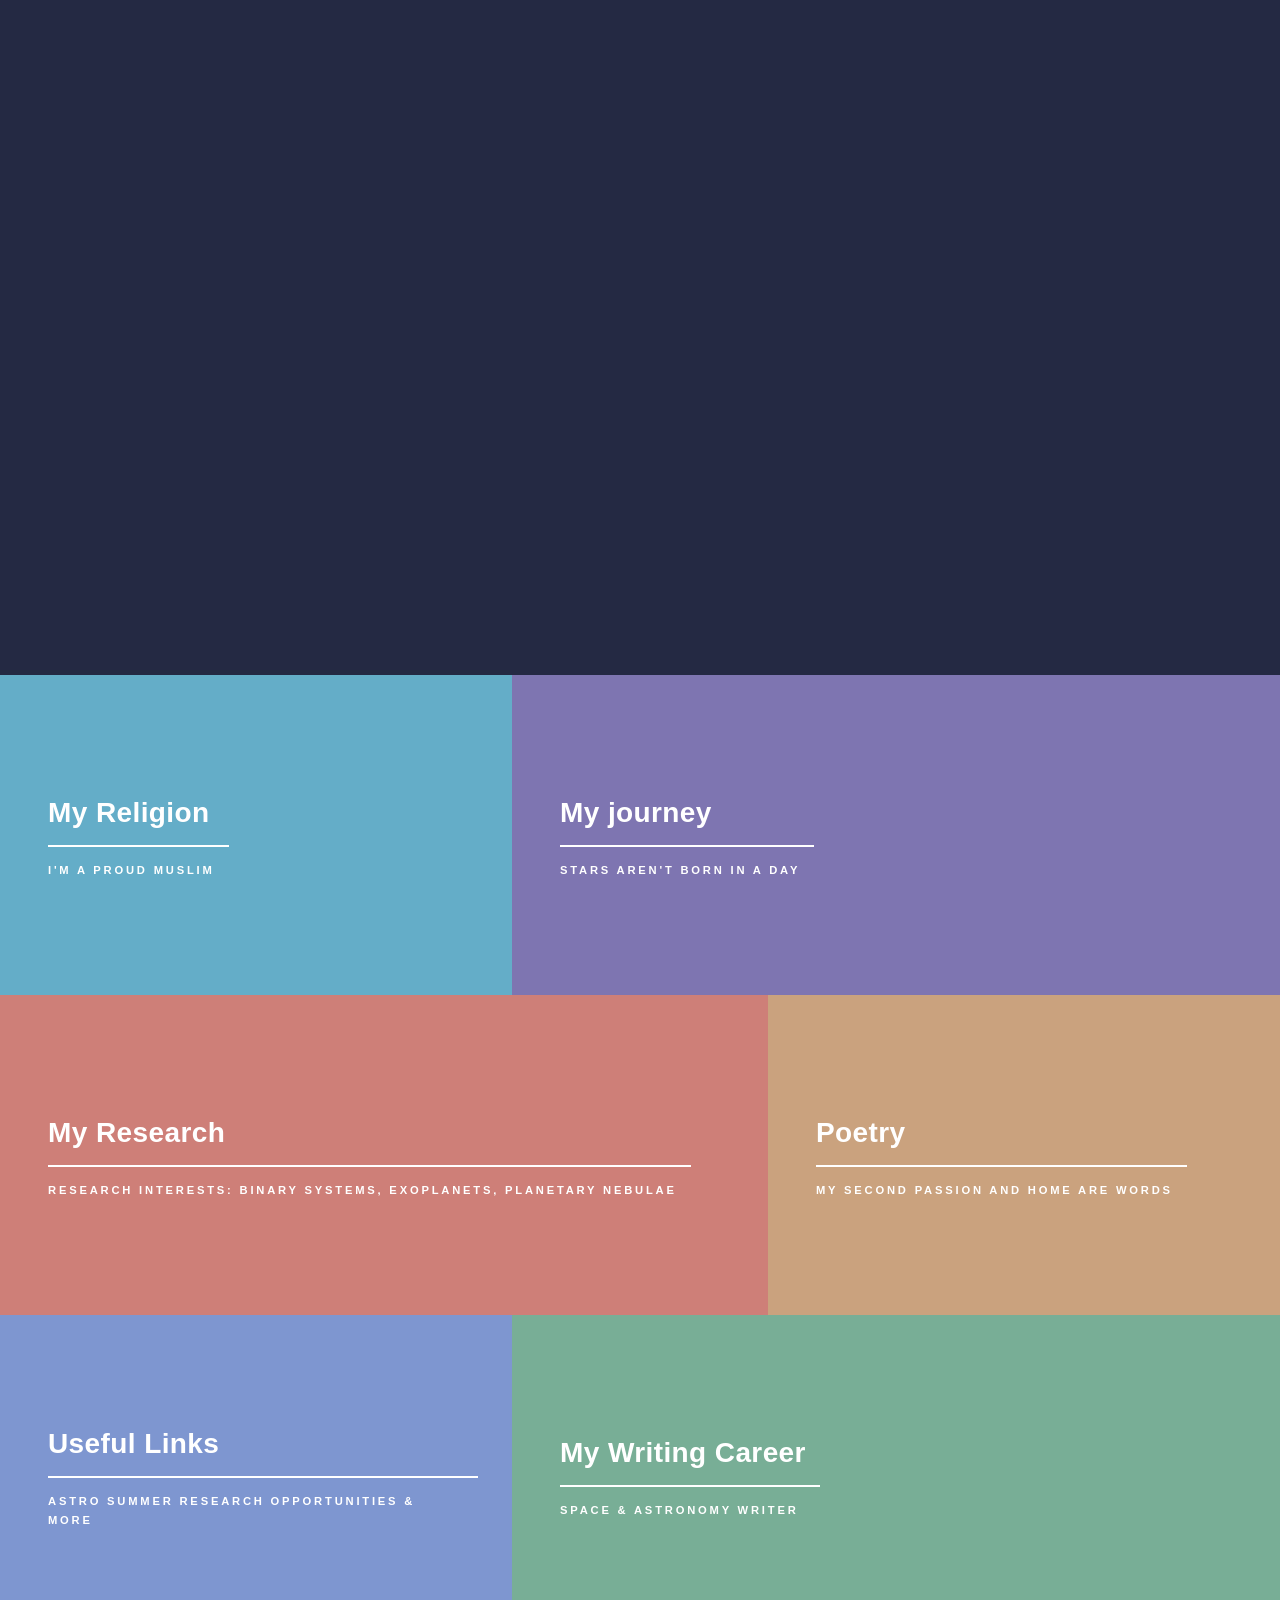
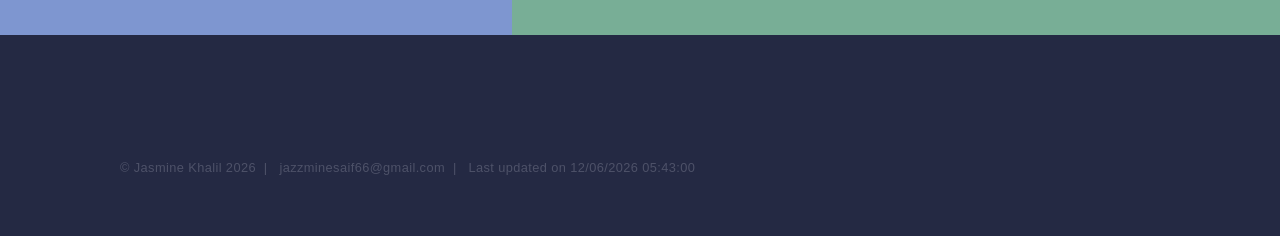
==== commit 2590badf: "Add files via upload" ====
--- a/index.html
+++ b/index.html
@@ -46,7 +46,7 @@
 							<li><a href="#" onclick='window.open("https://www.instagram.com/jasminebrew_/#"); return false'>Explore my tea obsession</a></li>
 						</ul>
 						<ul class="actions stacked">							
-							<li><a href="Jasmine_Khalil_CV_june25.pdf" class="button fit" target="_blank">My CV</a></li>
+							<li><a href="Jasmine_Khalil_CV_nov26.pdf" class="button fit" target="_blank">My CV</a></li>
 						</ul>
 					</nav>
 
@@ -68,7 +68,7 @@
 
 							<ul class="actions">
 
-								<li><a href="Jasmine_Khalil_CV_june25.pdf" class="button" target="_blank"> My CV</a></li>  
+								<li><a href="Jasmine_Khalil_CV_nov26.pdf" class="button" target="_blank"> My CV</a></li>  
 							</ul>
 						</div>						 
 					</section>
@@ -165,8 +165,8 @@
 						<!-- Two -->
 						<!--Hire Me-->
 						
-							<section id="two">
-								<div class="inner">
+							<!-- <section id="two"> -->
+								<!-- <div class="inner">
 									<header class="major">
 										<h2>Media Appearances</h2>
 									</header>
@@ -188,7 +188,7 @@
 											frameborder="0" allow="accelerometer; autoplay; clipboard-write; encrypted-media; gyroscope; picture-in-picture; web-share" 
 											allowfullscreen></iframe>
 											 
-										</div>
+										</div> -->
 
 										<!-- add your blog later -->
 										<!-- <section id="three">
@@ -203,9 +203,9 @@
 											</div>
 										</section> -->
 
-									</div>																	  
+									<!-- </div>																	  
 								</div>
-							</section>
+							</section> -->
 							
 
 					</div>
@@ -219,7 +219,6 @@
 							<li><a href="https://www.linkedin.com/in/jasmine-saif-astronoywriter910/" class="icon brands alt fa-linkedin-in" target="_blank"><span class="label">LinkedIn</span></a></li>
 							<li><a href="mailto:jazzminesaif66@gmail.com" class="icon solid alt fa-envelope" target="_blank"><span class="label">E-mail</span></a></li>
 							<li><a href="https://github.com/jasminekhal" class="icon brands alt fa-github" target="_blank"><span class="label">GitHub</span></a></li>
-							<li><a href="https://twitter.com/AstroJasmine_" class="icon brands alt fa-twitter" target="_blank"><span class="label">Twitter</span></a></li>
 							<li><a href="https://www.instagram.com/jasminebrew_/#" class="icon brands alt fa-instagram" target="_blank"><span class="label">Instagram</span></a></li>																
 						</ul>
 						<ul class="copyright">
